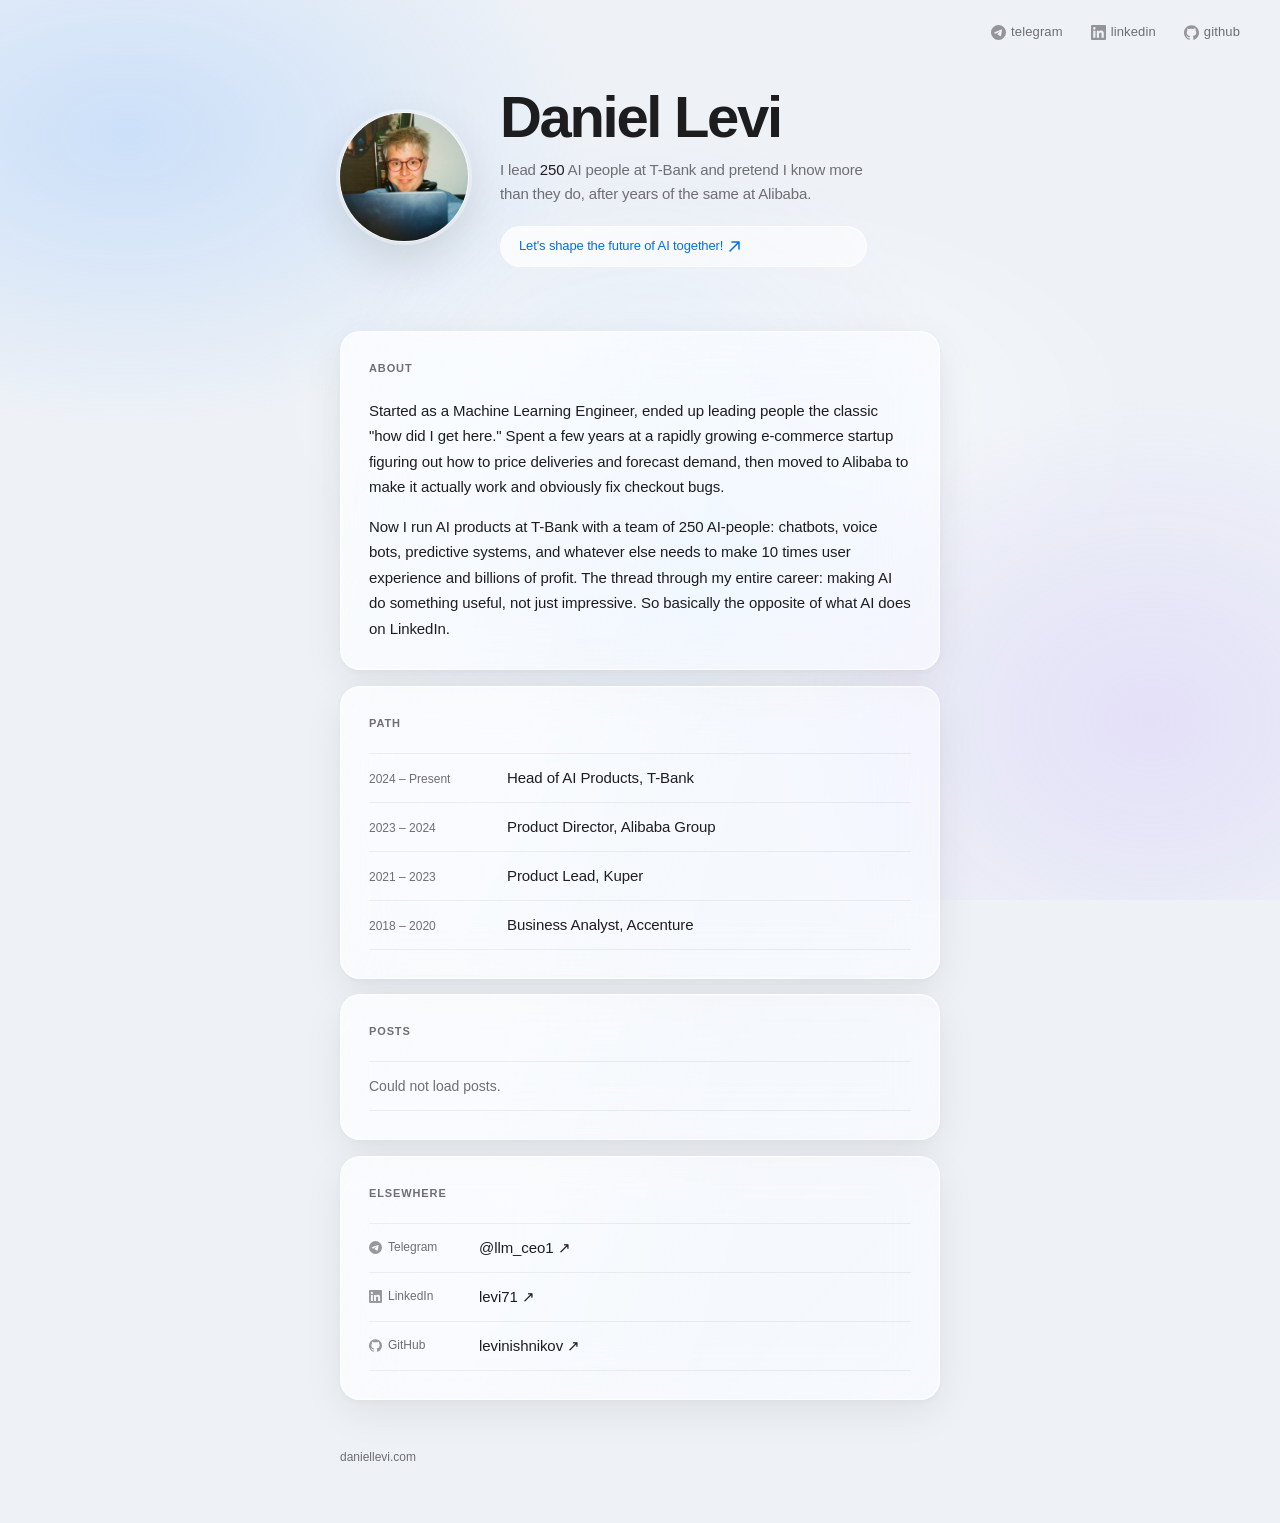
==== index.html @ 043caaa9 "Truncate long post titles, shorten month to 3 chars" ====
<!DOCTYPE html>
<html lang="en">
<head>
  <meta charset="UTF-8" />
  <meta name="viewport" content="width=device-width, initial-scale=1.0" />
  <title>Daniel Levi</title>
  <link rel="stylesheet" href="styles.css" />
</head>
<body>

  <nav class="nav">
    <ul class="nav-social">
      <li>
        <a href="https://t.me/llm_ceo1" target="_blank" rel="noopener noreferrer" data-nav title="Telegram">
          <svg width="15" height="15" viewBox="0 0 24 24" fill="currentColor"><path d="M11.944 0A12 12 0 0 0 0 12a12 12 0 0 0 12 12 12 12 0 0 0 12-12A12 12 0 0 0 12 0a12 12 0 0 0-.056 0zm4.962 7.224c.1-.002.321.023.465.14a.506.506 0 0 1 .171.325c.016.093.036.306.02.472-.18 1.898-.962 6.502-1.36 8.627-.168.9-.499 1.201-.82 1.23-.696.065-1.225-.46-1.9-.902-1.056-.693-1.653-1.124-2.678-1.8-1.185-.78-.417-1.21.258-1.91.177-.184 3.247-2.977 3.307-3.23.007-.032.014-.15-.056-.212s-.174-.041-.249-.024c-.106.024-1.793 1.14-5.061 3.345-.48.33-.913.49-1.302.48-.428-.008-1.252-.241-1.865-.44-.752-.244-1.349-.374-1.297-.789.027-.216.325-.437.893-.663 3.498-1.524 5.83-2.529 6.998-3.014 3.332-1.386 4.025-1.627 4.476-1.635z"/></svg>
          <span>telegram</span>
        </a>
      </li>
      <li>
        <a href="https://www.linkedin.com/in/levi71" target="_blank" rel="noopener noreferrer" data-nav title="LinkedIn">
          <svg width="15" height="15" viewBox="0 0 24 24" fill="currentColor"><path d="M20.447 20.452h-3.554v-5.569c0-1.328-.027-3.037-1.852-3.037-1.853 0-2.136 1.445-2.136 2.939v5.667H9.351V9h3.414v1.561h.046c.477-.9 1.637-1.85 3.37-1.85 3.601 0 4.267 2.37 4.267 5.455v6.286zM5.337 7.433a2.062 2.062 0 0 1-2.063-2.065 2.064 2.064 0 1 1 2.063 2.065zm1.782 13.019H3.555V9h3.564v11.452zM22.225 0H1.771C.792 0 0 .774 0 1.729v20.542C0 23.227.792 24 1.771 24h20.451C23.2 24 24 23.227 24 22.271V1.729C24 .774 23.2 0 22.222 0h.003z"/></svg>
          <span>linkedin</span>
        </a>
      </li>
      <li>
        <a href="https://github.com/levinishnikov" target="_blank" rel="noopener noreferrer" data-nav title="GitHub">
          <svg width="15" height="15" viewBox="0 0 24 24" fill="currentColor"><path d="M12 .297c-6.63 0-12 5.373-12 12 0 5.303 3.438 9.8 8.205 11.385.6.113.82-.258.82-.577 0-.285-.01-1.04-.015-2.04-3.338.724-4.042-1.61-4.042-1.61C4.422 18.07 3.633 17.7 3.633 17.7c-1.087-.744.084-.729.084-.729 1.205.084 1.838 1.236 1.838 1.236 1.07 1.835 2.809 1.305 3.495.998.108-.776.417-1.305.76-1.605-2.665-.3-5.466-1.332-5.466-5.93 0-1.31.465-2.38 1.235-3.22-.135-.303-.54-1.523.105-3.176 0 0 1.005-.322 3.3 1.23.96-.267 1.98-.399 3-.405 1.02.006 2.04.138 3 .405 2.28-1.552 3.285-1.23 3.285-1.23.645 1.653.24 2.873.12 3.176.765.84 1.23 1.91 1.23 3.22 0 4.61-2.805 5.625-5.475 5.92.42.36.81 1.096.81 2.22 0 1.606-.015 2.896-.015 3.286 0 .315.21.69.825.57C20.565 22.092 24 17.592 24 12.297c0-6.627-5.373-12-12-12"/></svg>
          <span>github</span>
        </a>
      </li>
    </ul>
  </nav>

  <main>

    <section class="hero">
      <div class="hero-body">
        <div class="avatar">
          <img src="2026-05-27 18.55.52.jpg" alt="Daniel Levi" />
        </div>
        <div class="hero-text">
          <h1><span class="word">Daniel Levi</span></h1>
          <p class="hero-sub">I lead <span class="counter" data-target="250">0</span> AI people at T-Bank and pretend I know more than they do, after years of the same at Alibaba.</p>
          <a class="hero-cta" href="https://t.me/llm_ceo1" target="_blank" rel="noopener noreferrer">
            <span>Let's shape the future of AI together!</span>
            <svg width="11" height="11" viewBox="0 0 11 11" fill="none"><path d="M1 10L10 1M10 1H3M10 1V8" stroke="currentColor" stroke-width="1.5" stroke-linecap="round" stroke-linejoin="round"/></svg>
          </a>
        </div>
      </div>
    </section>

    <section class="section glass reveal" id="about">
      <h2>About</h2>
      <div class="prose">
        <p>Started as a Machine Learning Engineer, ended up leading people the classic "how did I get here." Spent a few years at a rapidly growing e-commerce startup figuring out how to price deliveries and forecast demand, then moved to Alibaba to make it actually work and obviously fix checkout bugs.</p>
        <p>Now I run AI products at T-Bank with a team of 250 AI-people: chatbots, voice bots, predictive systems, and whatever else needs to make 10 times user experience and billions of profit. The thread through my entire career: making AI do something useful, not just impressive. So basically the opposite of what AI does on LinkedIn.</p>
      </div>
    </section>

    <section class="section glass reveal" id="path">
      <h2>Path</h2>
      <ol class="path-list">
        <li>
          <span class="period">2024 – Present</span>
          <span class="role">Head of AI Products, T-Bank</span>
        </li>
        <li>
          <span class="period">2023 – 2024</span>
          <span class="role">Product Director, Alibaba Group</span>
        </li>
        <li>
          <span class="period">2021 – 2023</span>
          <span class="role">Product Lead, Kuper</span>
        </li>
        <li>
          <span class="period">2018 – 2020</span>
          <span class="role">Business Analyst, Accenture</span>
        </li>
      </ol>
    </section>

    <section class="section glass reveal" id="posts">
      <h2><a href="/posts.html" class="section-link">Posts</a></h2>
      <ol class="post-list" id="post-list">
        <li class="post-list-loading">Loading…</li>
      </ol>
    </section>

    <section class="section glass reveal" id="elsewhere">
      <h2>Elsewhere</h2>
      <ul class="contact-list">
        <li>
          <span class="platform">
            <svg width="13" height="13" viewBox="0 0 24 24" fill="currentColor"><path d="M11.944 0A12 12 0 0 0 0 12a12 12 0 0 0 12 12 12 12 0 0 0 12-12A12 12 0 0 0 12 0a12 12 0 0 0-.056 0zm4.962 7.224c.1-.002.321.023.465.14a.506.506 0 0 1 .171.325c.016.093.036.306.02.472-.18 1.898-.962 6.502-1.36 8.627-.168.9-.499 1.201-.82 1.23-.696.065-1.225-.46-1.9-.902-1.056-.693-1.653-1.124-2.678-1.8-1.185-.78-.417-1.21.258-1.91.177-.184 3.247-2.977 3.307-3.23.007-.032.014-.15-.056-.212s-.174-.041-.249-.024c-.106.024-1.793 1.14-5.061 3.345-.48.33-.913.49-1.302.48-.428-.008-1.252-.241-1.865-.44-.752-.244-1.349-.374-1.297-.789.027-.216.325-.437.893-.663 3.498-1.524 5.83-2.529 6.998-3.014 3.332-1.386 4.025-1.627 4.476-1.635z"/></svg>
            Telegram
          </span>
          <a href="https://t.me/llm_ceo1" target="_blank" rel="noopener noreferrer">@llm_ceo1 ↗</a>
        </li>
        <li>
          <span class="platform">
            <svg width="13" height="13" viewBox="0 0 24 24" fill="currentColor"><path d="M20.447 20.452h-3.554v-5.569c0-1.328-.027-3.037-1.852-3.037-1.853 0-2.136 1.445-2.136 2.939v5.667H9.351V9h3.414v1.561h.046c.477-.9 1.637-1.85 3.37-1.85 3.601 0 4.267 2.37 4.267 5.455v6.286zM5.337 7.433a2.062 2.062 0 0 1-2.063-2.065 2.064 2.064 0 1 1 2.063 2.065zm1.782 13.019H3.555V9h3.564v11.452zM22.225 0H1.771C.792 0 0 .774 0 1.729v20.542C0 23.227.792 24 1.771 24h20.451C23.2 24 24 23.227 24 22.271V1.729C24 .774 23.2 0 22.222 0h.003z"/></svg>
            LinkedIn
          </span>
          <a href="https://www.linkedin.com/in/levi71" target="_blank" rel="noopener noreferrer">levi71 ↗</a>
        </li>
        <li>
          <span class="platform">
            <svg width="13" height="13" viewBox="0 0 24 24" fill="currentColor"><path d="M12 .297c-6.63 0-12 5.373-12 12 0 5.303 3.438 9.8 8.205 11.385.6.113.82-.258.82-.577 0-.285-.01-1.04-.015-2.04-3.338.724-4.042-1.61-4.042-1.61C4.422 18.07 3.633 17.7 3.633 17.7c-1.087-.744.084-.729.084-.729 1.205.084 1.838 1.236 1.838 1.236 1.07 1.835 2.809 1.305 3.495.998.108-.776.417-1.305.76-1.605-2.665-.3-5.466-1.332-5.466-5.93 0-1.31.465-2.38 1.235-3.22-.135-.303-.54-1.523.105-3.176 0 0 1.005-.322 3.3 1.23.96-.267 1.98-.399 3-.405 1.02.006 2.04.138 3 .405 2.28-1.552 3.285-1.23 3.285-1.23.645 1.653.24 2.873.12 3.176.765.84 1.23 1.91 1.23 3.22 0 4.61-2.805 5.625-5.475 5.92.42.36.81 1.096.81 2.22 0 1.606-.015 2.896-.015 3.286 0 .315.21.69.825.57C20.565 22.092 24 17.592 24 12.297c0-6.627-5.373-12-12-12"/></svg>
            GitHub
          </span>
          <a href="https://github.com/levinishnikov" target="_blank" rel="noopener noreferrer">levinishnikov ↗</a>
        </li>
      </ul>
    </section>

  </main>

  <footer class="footer">
    <span>daniellevi.com</span>
  </footer>

  <script>
    // Cursor spotlight
    const root = document.documentElement;
    document.addEventListener('mousemove', e => {
      root.style.setProperty('--mx', e.clientX + 'px');
      root.style.setProperty('--my', e.clientY + 'px');
    });

    // Scroll reveal — fires when element is 80px above bottom of viewport
    const revealObserver = new IntersectionObserver(entries => {
      // Sort by vertical position so stagger is top-to-bottom
      const visible = entries.filter(e => e.isIntersecting)
        .sort((a, b) => a.boundingClientRect.top - b.boundingClientRect.top);

      visible.forEach((entry, i) => {
        entry.target.style.transitionDelay = (i * 80) + 'ms';
        entry.target.classList.add('visible');
        // Reset delay after animation completes so tilt works cleanly
        setTimeout(() => {
          entry.target.style.transitionDelay = '0ms';
        }, 800 + i * 80);
        revealObserver.unobserve(entry.target);
      });
    }, {
      threshold: 0,
      rootMargin: '0px 0px -80px 0px'
    });

    document.querySelectorAll('.reveal').forEach(el => revealObserver.observe(el));

    // Staggered list items inside #now
    const listObserver = new IntersectionObserver(entries => {
      entries.forEach(entry => {
        if (!entry.isIntersecting) return;
        entry.target.querySelectorAll('.list-item').forEach((item, i) => {
          item.style.transitionDelay = (i * 70) + 'ms';
          item.classList.add('visible');
        });
        listObserver.unobserve(entry.target);
      });
    }, { threshold: 0, rootMargin: '0px 0px -60px 0px' });

    document.querySelectorAll('#now').forEach(el => listObserver.observe(el));

    // 3D tilt — only after section is revealed
    document.querySelectorAll('.glass').forEach(card => {
      card.addEventListener('mousemove', e => {
        if (!card.classList.contains('visible')) return;
        const r = card.getBoundingClientRect();
        const x = (e.clientX - r.left) / r.width - 0.5;
        const y = (e.clientY - r.top) / r.height - 0.5;
        card.style.transform =
          `perspective(900px) rotateX(${-y * 3}deg) rotateY(${x * 3}deg) translateZ(4px)`;
      });
      card.addEventListener('mouseleave', () => {
        card.style.transform = '';
      });
    });

    // Counter animation
    function animateCounter(el) {
      const target = +el.dataset.target;
      const duration = 1400;
      const start = performance.now();
      const tick = now => {
        const t = Math.min((now - start) / duration, 1);
        const ease = 1 - Math.pow(1 - t, 3);
        el.textContent = Math.round(ease * target).toLocaleString();
        if (t < 1) requestAnimationFrame(tick);
      };
      requestAnimationFrame(tick);
    }

    const counterObserver = new IntersectionObserver(entries => {
      entries.forEach(entry => {
        if (!entry.isIntersecting) return;
        animateCounter(entry.target);
        counterObserver.unobserve(entry.target);
      });
    }, { threshold: 0.5 });

    document.querySelectorAll('.counter').forEach(el => counterObserver.observe(el));

    // Load posts from API
    fetch('/api/posts')
      .then(r => r.json())
      .then(posts => {
        const list = document.getElementById('post-list');
        if (!posts.length) {
          list.innerHTML = '<li style="color:var(--muted);font-size:14px">No posts yet.</li>';
          return;
        }
        posts.sort((a, b) => {
          const da = a.publish_date ? new Date(a.publish_date) : new Date(a.year, 0);
          const db = b.publish_date ? new Date(b.publish_date) : new Date(b.year, 0);
          return db - da;
        });
        const preview = posts.slice(0, 7);
        list.innerHTML = preview.map(p => {
          let label;
          if (p.publish_date) {
            const [y, m] = p.publish_date.split('-').map(Number);
            label = new Date(y, m - 1).toLocaleString('en', { month: 'short', year: 'numeric' });
          } else {
            label = p.year;
          }
          return `
          <li>
            <a href="/post.html?slug=${p.slug}">${p.title}</a>
            <span class="year">${label}</span>
          </li>`;
        }).join('');
        if (posts.length > 7) {
          list.insertAdjacentHTML('afterend',
            `<a href="/posts.html" class="all-posts-link">All ${posts.length} posts →</a>`);
        }
      })
      .catch(() => {
        document.getElementById('post-list').innerHTML =
          '<li style="color:var(--muted);font-size:14px">Could not load posts.</li>';
      });
  </script>

</body>
</html>
---- styles.css ----
:root {
  --white: #ffffff;
  --text: #1d1d1f;
  --muted: #6e6e73;
  --accent: #0071e3;
  --border: rgba(255, 255, 255, 0.65);
  --font: -apple-system, BlinkMacSystemFont, "SF Pro Display", "SF Pro Text", "Helvetica Neue", Arial, sans-serif;
  --mx: 50%;
  --my: 50%;
}

*, *::before, *::after {
  box-sizing: border-box;
  margin: 0;
  padding: 0;
}

html {
  scroll-behavior: smooth;
  -webkit-font-smoothing: antialiased;
}

body {
  font-family: var(--font);
  background: #eef2f7;
  color: var(--text);
  font-size: 15px;
  line-height: 1.6;
  min-height: 100vh;
}

/* BACKGROUND */

body::before {
  content: "";
  position: fixed;
  inset: 0;
  z-index: 0;
  background:
    radial-gradient(ellipse 55% 50% at 10% 15%, rgba(100, 170, 255, 0.25) 0%, transparent 65%),
    radial-gradient(ellipse 45% 55% at 90% 80%, rgba(185, 155, 255, 0.2) 0%, transparent 65%),
    radial-gradient(ellipse 65% 45% at 55% 45%, rgba(255, 255, 255, 0.55) 0%, transparent 55%);
  pointer-events: none;
}

/* CURSOR SPOTLIGHT */

body::after {
  content: "";
  position: fixed;
  inset: 0;
  z-index: 0;
  background: radial-gradient(
    500px circle at var(--mx) var(--my),
    rgba(120, 180, 255, 0.10),
    transparent 65%
  );
  pointer-events: none;
  transition: background 0.1s;
}

body > * {
  position: relative;
  z-index: 1;
}

/* GLASS */

.glass {
  background: rgba(255, 255, 255, 0.50);
  backdrop-filter: blur(28px) saturate(180%);
  -webkit-backdrop-filter: blur(28px) saturate(180%);
  border: 1px solid rgba(255, 255, 255, 0.72);
  box-shadow:
    0 0 0 0.5px rgba(255, 255, 255, 0.45) inset,
    0 12px 40px rgba(0, 0, 0, 0.07),
    0 2px 8px rgba(0, 0, 0, 0.04);
  position: relative;
  overflow: hidden;
  transition: transform 0.25s ease, box-shadow 0.25s ease;
}

/* Specular top-left highlight */
.glass::before {
  content: "";
  position: absolute;
  inset: 0;
  border-radius: inherit;
  background: linear-gradient(
    135deg,
    rgba(255, 255, 255, 0.42) 0%,
    rgba(255, 255, 255, 0.06) 45%,
    transparent 100%
  );
  pointer-events: none;
  z-index: 0;
}

/* Hover shimmer sweep */
.glass::after {
  content: "";
  position: absolute;
  inset: 0;
  border-radius: inherit;
  background: linear-gradient(
    105deg,
    transparent 35%,
    rgba(255, 255, 255, 0.28) 50%,
    transparent 65%
  );
  background-size: 250% 100%;
  background-position: -100% 0;
  pointer-events: none;
  z-index: 0;
  transition: background-position 0.55s ease;
}

.glass:hover::after {
  background-position: 200% 0;
}

.glass:hover {
  box-shadow:
    0 0 0 0.5px rgba(255, 255, 255, 0.5) inset,
    0 20px 60px rgba(0, 0, 0, 0.10),
    0 4px 12px rgba(0, 0, 0, 0.05);
}

/* Mouse-tracking inner glow */
.glass > * {
  position: relative;
  z-index: 1;
}

/* NAV */

.nav {
  position: fixed;
  top: 0;
  right: 0;
  z-index: 100;
  padding: 22px 40px;
}

.nav-social {
  list-style: none;
  display: flex;
  gap: 28px;
}

.nav-social a {
  display: flex;
  align-items: center;
  gap: 5px;
  font-size: 13px;
  color: var(--muted);
  text-decoration: none;
  letter-spacing: 0.01em;
  transition: color 0.2s;
}

.nav-social a:hover {
  color: var(--text);
}

.nav-social svg {
  flex-shrink: 0;
  opacity: 0.7;
}

/* LAYOUT */

main {
  max-width: 640px;
  margin: 0 auto;
  padding: 0 20px;
}

/* HERO */

.hero {
  padding: 88px 0 64px;
}

.hero-body {
  display: flex;
  align-items: center;
  gap: 32px;
  animation: fadeUp 0.7s ease 0.05s both;
}

.avatar {
  width: 128px;
  height: 128px;
  border-radius: 50%;
  flex-shrink: 0;
  overflow: hidden;
  position: relative;
  box-shadow:
    0 0 0 1px rgba(255, 255, 255, 0.7),
    0 0 0 4px rgba(255, 255, 255, 0.35),
    0 16px 48px rgba(0, 0, 0, 0.12);
}

.avatar::after {
  content: "";
  position: absolute;
  inset: 0;
  border-radius: 50%;
  background: linear-gradient(135deg, rgba(255,255,255,0.22) 0%, transparent 55%);
  pointer-events: none;
  z-index: 1;
}

.avatar img {
  width: 100%;
  height: 100%;
  object-fit: cover;
  display: block;
}

.hero-text {
  display: flex;
  flex-direction: column;
  gap: 0;
}

.hero h1 {
  font-size: clamp(36px, 6.5vw, 58px);
  font-weight: 700;
  line-height: 1.0;
  letter-spacing: -0.04em;
  color: var(--text);
  margin-bottom: 12px;
  white-space: nowrap;
}

.hero h1 .word {
  display: inline-block;
  animation: fadeUp 0.7s ease 0.1s both;
}

.hero-sub {
  font-size: 15px;
  color: var(--muted);
  line-height: 1.6;
  letter-spacing: -0.01em;
  margin-bottom: 20px;
  max-width: 44ch;
  animation: fadeUp 0.7s ease 0.2s both;
}

.counter {
  color: var(--text);
  font-variant-numeric: tabular-nums;
}

.hero-cta {
  display: inline-flex;
  align-items: center;
  gap: 6px;
  padding: 9px 18px;
  border-radius: 980px;
  font-size: 13px;
  font-weight: 500;
  color: var(--accent);
  text-decoration: none;
  letter-spacing: -0.01em;
  background: rgba(255, 255, 255, 0.55);
  backdrop-filter: blur(20px) saturate(180%);
  -webkit-backdrop-filter: blur(20px) saturate(180%);
  border: 1px solid rgba(255, 255, 255, 0.75);
  position: relative;
  overflow: hidden;
  animation: fadeUp 0.6s ease 0.45s both, ctaFloat 3.5s ease-in-out 1.2s infinite;
  transition: transform 0.2s ease, box-shadow 0.2s ease;
}

/* Specular top highlight */
.hero-cta::before {
  content: "";
  position: absolute;
  inset: 0;
  border-radius: inherit;
  background: linear-gradient(135deg, rgba(255,255,255,0.5) 0%, transparent 60%);
  pointer-events: none;
  z-index: 0;
}

/* Continuous shimmer sweep */
.hero-cta::after {
  content: "";
  position: absolute;
  inset: 0;
  border-radius: inherit;
  background: linear-gradient(
    105deg,
    transparent 30%,
    rgba(255, 255, 255, 0.45) 50%,
    transparent 70%
  );
  background-size: 300% 100%;
  animation: ctaShimmer 3.5s ease-in-out 1.2s infinite;
  pointer-events: none;
  z-index: 0;
}

.hero-cta span,
.hero-cta svg {
  position: relative;
  z-index: 1;
}

.hero-cta:hover {
  animation-play-state: paused;
  transform: translateY(-2px);
  box-shadow:
    0 0 0 0.5px rgba(255, 255, 255, 0.5) inset,
    0 8px 28px rgba(0, 103, 255, 0.22);
}

.hero-cta svg {
  transition: transform 0.2s ease;
}

.hero-cta:hover svg {
  transform: translate(1px, -1px);
}

@keyframes ctaFloat {
  0%, 100% {
    transform: translateY(0px);
    box-shadow:
      0 0 0 0.5px rgba(255,255,255,0.4) inset,
      0 4px 16px rgba(0, 103, 255, 0.10);
  }
  50% {
    transform: translateY(-4px);
    box-shadow:
      0 0 0 0.5px rgba(255,255,255,0.4) inset,
      0 10px 28px rgba(0, 103, 255, 0.20);
  }
}

@keyframes ctaShimmer {
  0%   { background-position: 150% 0; opacity: 0; }
  15%  { opacity: 1; }
  50%  { background-position: -50% 0; }
  85%  { opacity: 1; }
  100% { background-position: -50% 0; opacity: 0; }
}

/* SCROLL REVEAL */

.reveal {
  opacity: 0;
  transform: translateY(48px) scale(0.97);
  filter: blur(6px);
  transition:
    opacity 0.75s cubic-bezier(0.22, 1, 0.36, 1),
    transform 0.75s cubic-bezier(0.22, 1, 0.36, 1),
    filter 0.75s cubic-bezier(0.22, 1, 0.36, 1);
  will-change: opacity, transform, filter;
}

.reveal.visible {
  opacity: 1;
  transform: translateY(0) scale(1);
  filter: blur(0px);
}

/* SECTIONS */

.section {
  margin-bottom: 16px;
  border-radius: 20px;
  padding: 28px 28px;
}

.section h2 {
  font-size: 11px;
  font-weight: 600;
  letter-spacing: 0.08em;
  text-transform: uppercase;
  color: var(--muted);
  margin-bottom: 20px;
}

/* ABOUT */

.prose p {
  font-size: 15px;
  color: var(--text);
  line-height: 1.7;
  letter-spacing: -0.005em;
}

.prose p + p {
  margin-top: 14px;
}

/* NOW */

.list {
  list-style: none;
  display: grid;
  gap: 10px;
}

.list-item {
  font-size: 15px;
  color: var(--text);
  padding-left: 16px;
  position: relative;
  letter-spacing: -0.005em;
  opacity: 0;
  transform: translateX(-10px);
  transition: opacity 0.4s ease, transform 0.4s ease;
}

.list-item.visible {
  opacity: 1;
  transform: translateX(0);
}

.list-item::before {
  content: "–";
  position: absolute;
  left: 0;
  color: var(--muted);
}

.list-item a {
  color: var(--accent);
  text-decoration: none;
  transition: opacity 0.15s;
}

.list-item a:hover {
  opacity: 0.75;
}

/* POSTS */

.post-list {
  list-style: none;
  display: grid;
  gap: 0;
}

.post-list li {
  display: flex;
  align-items: baseline;
  justify-content: space-between;
  padding: 13px 0;
  border-bottom: 1px solid rgba(0, 0, 0, 0.06);
  gap: 12px;
  transition: background 0.2s;
}

.post-list li:first-child {
  border-top: 1px solid rgba(0, 0, 0, 0.06);
}

.post-list-loading {
  font-size: 13px;
  color: var(--muted);
  border-bottom: none !important;
  border-top: none !important;
  padding: 8px 0 !important;
}

.section-link {
  color: inherit;
  text-decoration: none;
  transition: color 0.15s;
}

.section-link:hover {
  color: var(--accent);
}

.all-posts-link {
  display: inline-block;
  margin-top: 16px;
  font-size: 13px;
  color: var(--muted);
  text-decoration: none;
  letter-spacing: 0.01em;
  transition: color 0.15s;
}

.all-posts-link:hover {
  color: var(--accent);
}

.post-list a {
  font-size: 15px;
  color: var(--text);
  text-decoration: none;
  letter-spacing: -0.005em;
  transition: color 0.15s, transform 0.2s ease;
  overflow: hidden;
  text-overflow: ellipsis;
  white-space: nowrap;
  min-width: 0;
  flex: 1;
}

.post-list li:hover a {
  color: var(--accent);
  transform: translateX(4px);
}

.year {
  font-size: 13px;
  color: var(--muted);
  white-space: nowrap;
  flex-shrink: 0;
}

/* PATH */

.path-list {
  list-style: none;
  display: grid;
  gap: 0;
}

.path-list li {
  display: flex;
  align-items: baseline;
  gap: 20px;
  padding: 12px 0;
  border-bottom: 1px solid rgba(0, 0, 0, 0.06);
  transition: padding-left 0.2s ease;
}

.path-list li:first-child {
  border-top: 1px solid rgba(0, 0, 0, 0.06);
}

.path-list li:hover {
  padding-left: 6px;
}

.period {
  font-size: 12px;
  color: var(--muted);
  white-space: nowrap;
  min-width: 118px;
  flex-shrink: 0;
}

.role {
  font-size: 15px;
  color: var(--text);
  letter-spacing: -0.005em;
}

/* ELSEWHERE */

.contact-list {
  list-style: none;
  display: grid;
  gap: 0;
}

.contact-list li {
  display: flex;
  align-items: center;
  gap: 20px;
  padding: 12px 0;
  border-bottom: 1px solid rgba(0, 0, 0, 0.06);
}

.contact-list li:first-child {
  border-top: 1px solid rgba(0, 0, 0, 0.06);
}

.platform {
  display: inline-flex;
  align-items: center;
  gap: 6px;
  font-size: 12px;
  color: var(--muted);
  min-width: 90px;
  flex-shrink: 0;
}

.platform svg {
  flex-shrink: 0;
  opacity: 0.7;
}

.contact-list a {
  font-size: 15px;
  color: var(--text);
  text-decoration: none;
  letter-spacing: -0.005em;
  transition: color 0.15s, transform 0.2s ease;
  display: inline-block;
}

.contact-list li:hover a {
  color: var(--accent);
  transform: translateX(4px);
}

/* FOOTER */

.footer {
  max-width: 640px;
  margin: 0 auto;
  padding: 32px 20px 56px;
  font-size: 12px;
  color: var(--muted);
  animation: fadeUp 0.5s ease 0.6s both;
}

/* KEYFRAMES */

@keyframes fadeUp {
  from {
    opacity: 0;
    transform: translateY(18px);
  }
  to {
    opacity: 1;
    transform: translateY(0);
  }
}

/* MOBILE */

@media (max-width: 600px) {
  .nav {
    padding: 16px 20px;
  }

  .nav-social {
    gap: 16px;
  }

  .hero {
    padding: 72px 0 48px;
  }

  .hero-body {
    flex-direction: column;
    align-items: flex-start;
    gap: 20px;
  }

  .hero h1 {
    white-space: normal;
    font-size: 36px;
  }

  .section {
    padding: 22px 20px;
    border-radius: 16px;
  }

  .path-list li,
  .contact-list li {
    flex-direction: column;
    gap: 2px;
  }

  .period, .platform {
    min-width: unset;
  }

  .post-list li {
    flex-direction: column;
    gap: 2px;
  }

  .glass {
    backdrop-filter: blur(20px) saturate(160%);
    -webkit-backdrop-filter: blur(20px) saturate(160%);
  }
}

@media (prefers-reduced-motion: reduce) {
  *, *::before, *::after {
    animation-duration: 0.01ms !important;
    transition-duration: 0.01ms !important;
  }
}

/* POST PAGES */

.nav-back {
  display: inline-flex;
  align-items: center;
  gap: 6px;
  font-size: 14px;
  font-weight: 500;
  color: var(--muted);
  text-decoration: none;
  transition: color 0.2s;
}

.nav-back:hover {
  color: var(--text);
}

.nav-back svg {
  transition: transform 0.2s ease;
}

.nav-back:hover svg {
  transform: translateX(-2px);
}

.post-main {
  max-width: 640px;
  margin: 0 auto;
  padding: 0 20px;
}

.post {
  padding-bottom: 64px;
}

.post-header {
  padding: 64px 0 40px;
  animation: fadeUp 0.7s ease 0.05s both;
}

.post-date {
  display: block;
  font-size: 12px;
  font-weight: 500;
  color: var(--muted);
  letter-spacing: 0.06em;
  text-transform: uppercase;
  margin-bottom: 16px;
}

.post-title {
  font-size: clamp(28px, 5vw, 44px);
  font-weight: 700;
  line-height: 1.1;
  letter-spacing: -0.03em;
  color: var(--text);
  margin: 0;
}

.post-body {
  border-radius: 20px;
  padding: 32px 32px;
  animation: fadeUp 0.7s ease 0.15s both;
}

.post-body p {
  font-size: 16px;
  color: var(--text);
  line-height: 1.75;
  letter-spacing: -0.005em;
  margin: 0 0 16px;
}

.post-body p:last-child { margin-bottom: 0; }

.post-body h2 {
  font-size: 20px;
  font-weight: 700;
  letter-spacing: -0.03em;
  color: var(--text);
  margin: 36px 0 12px;
}

.post-body h3 {
  font-size: 16px;
  font-weight: 600;
  letter-spacing: -0.01em;
  color: var(--text);
  margin: 28px 0 8px;
}

.post-body ul,
.post-body ol {
  padding-left: 22px;
  margin: 0 0 16px;
  display: grid;
  gap: 6px;
}

.post-body li {
  font-size: 16px;
  color: var(--text);
  line-height: 1.7;
}

.post-body strong { font-weight: 600; }
.post-body em { font-style: italic; }
.post-body s { opacity: 0.5; }
.post-body u { text-decoration: underline; text-underline-offset: 3px; }

.post-body a {
  color: var(--accent);
  text-decoration: none;
  border-bottom: 1px solid rgba(0, 113, 227, 0.25);
  transition: border-color 0.15s;
}
.post-body a:hover { border-color: var(--accent); }

.post-body code {
  font-family: "SF Mono", ui-monospace, monospace;
  font-size: 13px;
  background: rgba(0, 0, 0, 0.06);
  padding: 2px 6px;
  border-radius: 5px;
  color: var(--text);
}

.post-body pre {
  background: rgba(0, 0, 0, 0.04);
  border: 1px solid rgba(0, 0, 0, 0.07);
  border-radius: 12px;
  padding: 18px 20px;
  overflow-x: auto;
  margin: 0 0 18px;
}

.post-body pre code {
  background: none;
  padding: 0;
  font-size: 13px;
  line-height: 1.7;
  border-radius: 0;
}

.post-body blockquote {
  border-left: 3px solid var(--accent);
  margin: 0 0 18px;
  padding: 4px 0 4px 18px;
  color: var(--muted);
  font-style: italic;
}

.post-body .callout {
  display: flex;
  gap: 12px;
  align-items: flex-start;
  background: rgba(0, 0, 0, 0.03);
  border: 1px solid rgba(0, 0, 0, 0.07);
  border-radius: 12px;
  padding: 14px 16px;
  margin: 0 0 18px;
}

.post-body .callout-icon {
  font-size: 18px;
  line-height: 1.5;
  flex-shrink: 0;
}

.post-body details {
  border: 1px solid rgba(0, 0, 0, 0.07);
  border-radius: 10px;
  padding: 12px 16px;
  margin: 0 0 12px;
}

.post-body details summary {
  font-weight: 500;
  cursor: pointer;
  user-select: none;
  list-style: none;
  display: flex;
  align-items: center;
  gap: 8px;
}

.post-body details summary::before {
  content: "▶";
  font-size: 10px;
  color: var(--muted);
  transition: transform 0.2s;
}

.post-body details[open] summary::before {
  transform: rotate(90deg);
}

.post-body details > *:not(summary) {
  margin-top: 12px;
}

.post-body hr {
  border: none;
  border-top: 1px solid rgba(0, 0, 0, 0.08);
  margin: 28px 0;
}

.post-body figure {
  margin: 0 0 20px;
}

.post-body figure img {
  max-width: 100%;
  border-radius: 10px;
  display: block;
}

.post-body figcaption {
  font-size: 13px;
  color: var(--muted);
  margin-top: 8px;
  text-align: center;
}

.post-body table {
  width: 100%;
  border-collapse: collapse;
  font-size: 15px;
  margin: 0 0 20px;
}

.post-body th,
.post-body td {
  text-align: left;
  padding: 9px 14px;
  border-bottom: 1px solid rgba(0, 0, 0, 0.07);
}

.post-body th {
  font-weight: 600;
  background: rgba(0, 0, 0, 0.03);
}

.post-body .columns {
  display: grid;
  grid-template-columns: repeat(auto-fit, minmax(200px, 1fr));
  gap: 24px;
  margin: 0 0 18px;
}

.post-body .todo {
  display: flex;
  align-items: baseline;
  gap: 8px;
  margin: 0 0 8px;
}

.post-body .todo input[type="checkbox"] {
  margin: 0;
  flex-shrink: 0;
  accent-color: var(--accent);
}

@media (max-width: 600px) {
  .post-header {
    padding: 48px 0 28px;
  }

  .post-body {
    padding: 22px 20px;
    border-radius: 16px;
  }
}
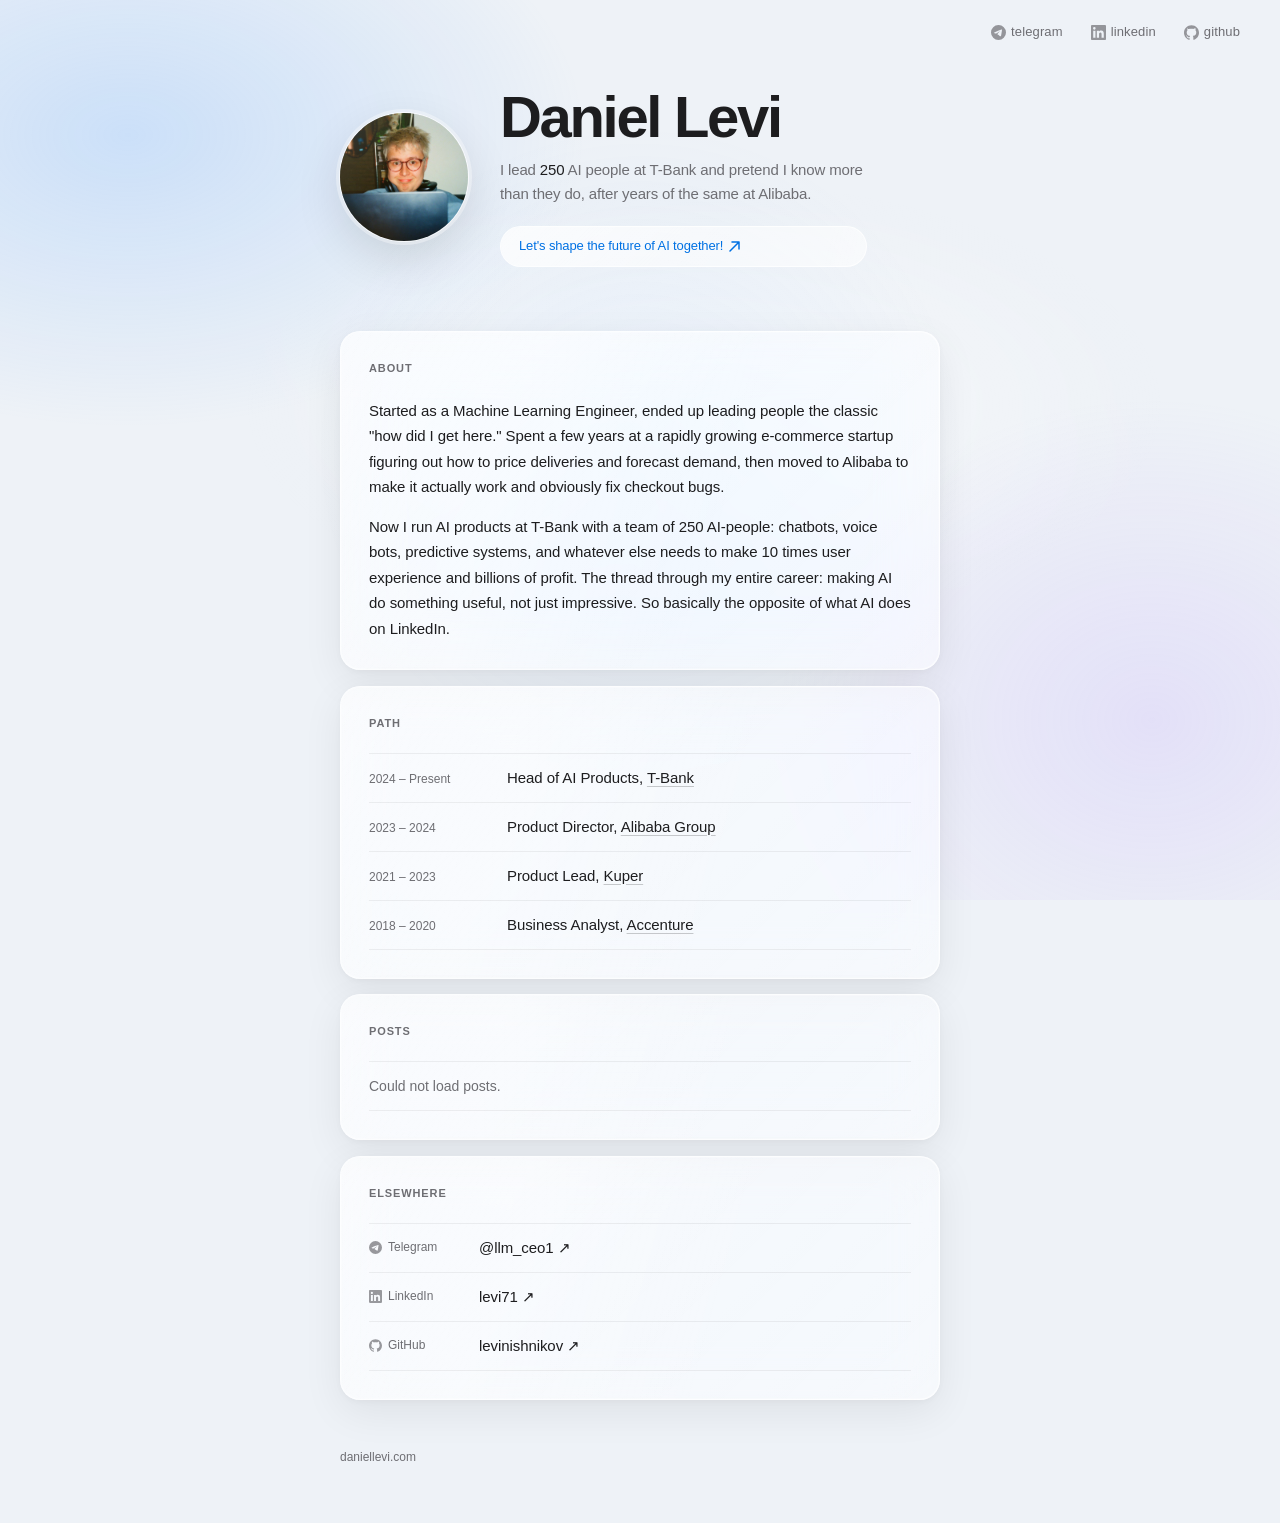
==== commit da3d9f0a: "Add Wikipedia links to companies in Path section" ====
--- a/index.html
+++ b/index.html
@@ -62,19 +62,19 @@
       <ol class="path-list">
         <li>
           <span class="period">2024 – Present</span>
-          <span class="role">Head of AI Products, T-Bank</span>
+          <span class="role">Head of AI Products, <a href="https://en.wikipedia.org/wiki/T-Bank" target="_blank" rel="noopener noreferrer" class="role-link">T-Bank</a></span>
         </li>
         <li>
           <span class="period">2023 – 2024</span>
-          <span class="role">Product Director, Alibaba Group</span>
+          <span class="role">Product Director, <a href="https://en.wikipedia.org/wiki/Alibaba_Group" target="_blank" rel="noopener noreferrer" class="role-link">Alibaba Group</a></span>
         </li>
         <li>
           <span class="period">2021 – 2023</span>
-          <span class="role">Product Lead, Kuper</span>
+          <span class="role">Product Lead, <a href="https://ru.wikipedia.org/wiki/%D0%9A%D1%83%D0%BF%D0%B5%D1%80_(%D0%BE%D0%BD%D0%BB%D0%B0%D0%B9%D0%BD-%D1%80%D0%B8%D1%82%D0%B5%D0%B9%D0%BB%D0%B5%D1%80)" target="_blank" rel="noopener noreferrer" class="role-link">Kuper</a></span>
         </li>
         <li>
           <span class="period">2018 – 2020</span>
-          <span class="role">Business Analyst, Accenture</span>
+          <span class="role">Business Analyst, <a href="https://en.wikipedia.org/wiki/Accenture" target="_blank" rel="noopener noreferrer" class="role-link">Accenture</a></span>
         </li>
       </ol>
     </section>
--- a/styles.css
+++ b/styles.css
@@ -558,6 +558,19 @@
   letter-spacing: -0.005em;
 }
 
+.role-link {
+  color: inherit;
+  text-decoration: underline;
+  text-decoration-color: rgba(0, 0, 0, 0.2);
+  text-underline-offset: 3px;
+  transition: color 0.15s, text-decoration-color 0.15s;
+}
+
+.role-link:hover {
+  color: var(--accent);
+  text-decoration-color: var(--accent);
+}
+
 /* ELSEWHERE */
 
 .contact-list {
@@ -723,6 +736,26 @@
 
 .post {
   padding-bottom: 64px;
+}
+
+.posts-page-header {
+  display: flex;
+  align-items: baseline;
+  gap: 10px;
+  padding: 64px 0 24px;
+}
+
+.posts-page-title {
+  font-size: 28px;
+  font-weight: 700;
+  letter-spacing: -0.03em;
+  color: var(--text);
+}
+
+.posts-page-count {
+  font-size: 13px;
+  color: var(--muted);
+  font-weight: 400;
 }
 
 .post-header {
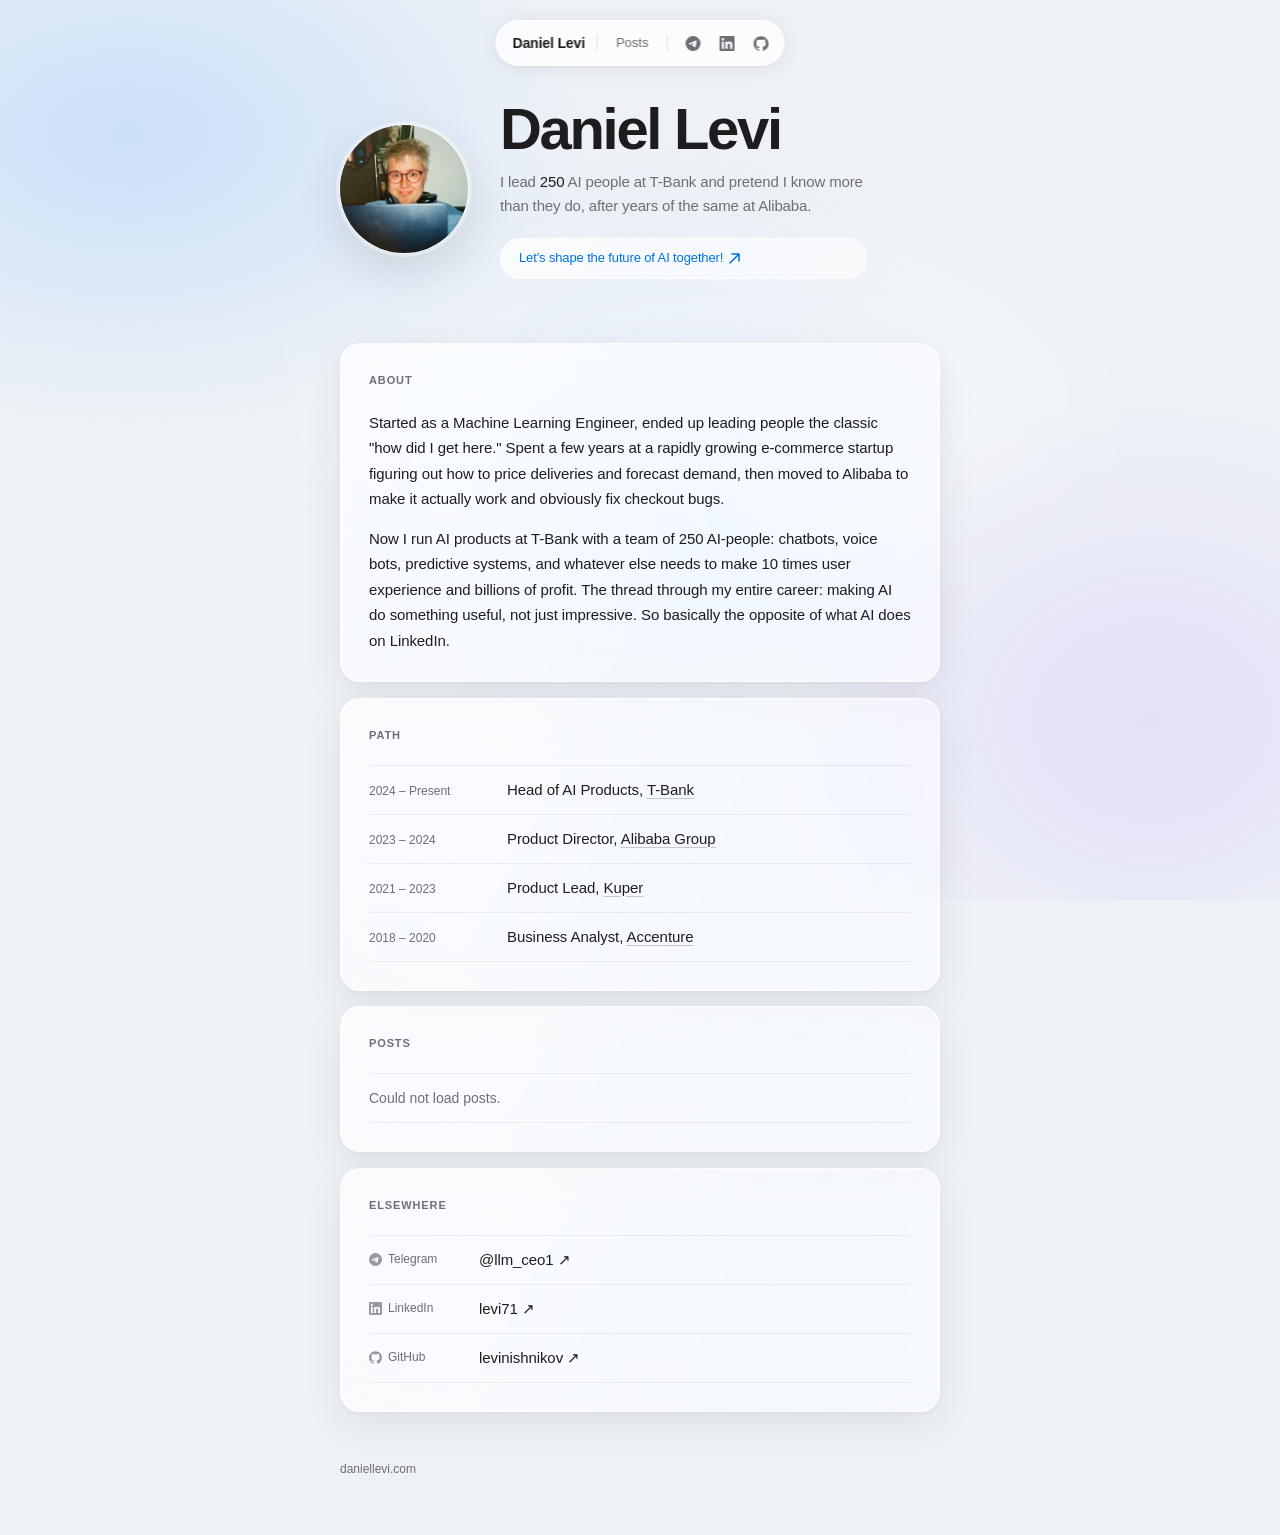
==== commit bef89b99: "Unified floating pill navbar across all pages" ====
--- a/index.html
+++ b/index.html
@@ -9,26 +9,21 @@
 <body>
 
   <nav class="nav">
-    <ul class="nav-social">
-      <li>
-        <a href="https://t.me/llm_ceo1" target="_blank" rel="noopener noreferrer" data-nav title="Telegram">
-          <svg width="15" height="15" viewBox="0 0 24 24" fill="currentColor"><path d="M11.944 0A12 12 0 0 0 0 12a12 12 0 0 0 12 12 12 12 0 0 0 12-12A12 12 0 0 0 12 0a12 12 0 0 0-.056 0zm4.962 7.224c.1-.002.321.023.465.14a.506.506 0 0 1 .171.325c.016.093.036.306.02.472-.18 1.898-.962 6.502-1.36 8.627-.168.9-.499 1.201-.82 1.23-.696.065-1.225-.46-1.9-.902-1.056-.693-1.653-1.124-2.678-1.8-1.185-.78-.417-1.21.258-1.91.177-.184 3.247-2.977 3.307-3.23.007-.032.014-.15-.056-.212s-.174-.041-.249-.024c-.106.024-1.793 1.14-5.061 3.345-.48.33-.913.49-1.302.48-.428-.008-1.252-.241-1.865-.44-.752-.244-1.349-.374-1.297-.789.027-.216.325-.437.893-.663 3.498-1.524 5.83-2.529 6.998-3.014 3.332-1.386 4.025-1.627 4.476-1.635z"/></svg>
-          <span>telegram</span>
-        </a>
-      </li>
-      <li>
-        <a href="https://www.linkedin.com/in/levi71" target="_blank" rel="noopener noreferrer" data-nav title="LinkedIn">
-          <svg width="15" height="15" viewBox="0 0 24 24" fill="currentColor"><path d="M20.447 20.452h-3.554v-5.569c0-1.328-.027-3.037-1.852-3.037-1.853 0-2.136 1.445-2.136 2.939v5.667H9.351V9h3.414v1.561h.046c.477-.9 1.637-1.85 3.37-1.85 3.601 0 4.267 2.37 4.267 5.455v6.286zM5.337 7.433a2.062 2.062 0 0 1-2.063-2.065 2.064 2.064 0 1 1 2.063 2.065zm1.782 13.019H3.555V9h3.564v11.452zM22.225 0H1.771C.792 0 0 .774 0 1.729v20.542C0 23.227.792 24 1.771 24h20.451C23.2 24 24 23.227 24 22.271V1.729C24 .774 23.2 0 22.222 0h.003z"/></svg>
-          <span>linkedin</span>
-        </a>
-      </li>
-      <li>
-        <a href="https://github.com/levinishnikov" target="_blank" rel="noopener noreferrer" data-nav title="GitHub">
-          <svg width="15" height="15" viewBox="0 0 24 24" fill="currentColor"><path d="M12 .297c-6.63 0-12 5.373-12 12 0 5.303 3.438 9.8 8.205 11.385.6.113.82-.258.82-.577 0-.285-.01-1.04-.015-2.04-3.338.724-4.042-1.61-4.042-1.61C4.422 18.07 3.633 17.7 3.633 17.7c-1.087-.744.084-.729.084-.729 1.205.084 1.838 1.236 1.838 1.236 1.07 1.835 2.809 1.305 3.495.998.108-.776.417-1.305.76-1.605-2.665-.3-5.466-1.332-5.466-5.93 0-1.31.465-2.38 1.235-3.22-.135-.303-.54-1.523.105-3.176 0 0 1.005-.322 3.3 1.23.96-.267 1.98-.399 3-.405 1.02.006 2.04.138 3 .405 2.28-1.552 3.285-1.23 3.285-1.23.645 1.653.24 2.873.12 3.176.765.84 1.23 1.91 1.23 3.22 0 4.61-2.805 5.625-5.475 5.92.42.36.81 1.096.81 2.22 0 1.606-.015 2.896-.015 3.286 0 .315.21.69.825.57C20.565 22.092 24 17.592 24 12.297c0-6.627-5.373-12-12-12"/></svg>
-          <span>github</span>
-        </a>
-      </li>
-    </ul>
+    <a href="/" class="nav-brand">Daniel Levi</a>
+    <span class="nav-sep"></span>
+    <a href="/posts.html" class="nav-link">Posts</a>
+    <span class="nav-sep"></span>
+    <div class="nav-icons">
+      <a href="https://t.me/llm_ceo1" target="_blank" rel="noopener noreferrer" title="Telegram">
+        <svg width="15" height="15" viewBox="0 0 24 24" fill="currentColor"><path d="M11.944 0A12 12 0 0 0 0 12a12 12 0 0 0 12 12 12 12 0 0 0 12-12A12 12 0 0 0 12 0a12 12 0 0 0-.056 0zm4.962 7.224c.1-.002.321.023.465.14a.506.506 0 0 1 .171.325c.016.093.036.306.02.472-.18 1.898-.962 6.502-1.36 8.627-.168.9-.499 1.201-.82 1.23-.696.065-1.225-.46-1.9-.902-1.056-.693-1.653-1.124-2.678-1.8-1.185-.78-.417-1.21.258-1.91.177-.184 3.247-2.977 3.307-3.23.007-.032.014-.15-.056-.212s-.174-.041-.249-.024c-.106.024-1.793 1.14-5.061 3.345-.48.33-.913.49-1.302.48-.428-.008-1.252-.241-1.865-.44-.752-.244-1.349-.374-1.297-.789.027-.216.325-.437.893-.663 3.498-1.524 5.83-2.529 6.998-3.014 3.332-1.386 4.025-1.627 4.476-1.635z"/></svg>
+      </a>
+      <a href="https://www.linkedin.com/in/levi71" target="_blank" rel="noopener noreferrer" title="LinkedIn">
+        <svg width="15" height="15" viewBox="0 0 24 24" fill="currentColor"><path d="M20.447 20.452h-3.554v-5.569c0-1.328-.027-3.037-1.852-3.037-1.853 0-2.136 1.445-2.136 2.939v5.667H9.351V9h3.414v1.561h.046c.477-.9 1.637-1.85 3.37-1.85 3.601 0 4.267 2.37 4.267 5.455v6.286zM5.337 7.433a2.062 2.062 0 0 1-2.063-2.065 2.064 2.064 0 1 1 2.063 2.065zm1.782 13.019H3.555V9h3.564v11.452zM22.225 0H1.771C.792 0 0 .774 0 1.729v20.542C0 23.227.792 24 1.771 24h20.451C23.2 24 24 23.227 24 22.271V1.729C24 .774 23.2 0 22.222 0h.003z"/></svg>
+      </a>
+      <a href="https://github.com/levinishnikov" target="_blank" rel="noopener noreferrer" title="GitHub">
+        <svg width="15" height="15" viewBox="0 0 24 24" fill="currentColor"><path d="M12 .297c-6.63 0-12 5.373-12 12 0 5.303 3.438 9.8 8.205 11.385.6.113.82-.258.82-.577 0-.285-.01-1.04-.015-2.04-3.338.724-4.042-1.61-4.042-1.61C4.422 18.07 3.633 17.7 3.633 17.7c-1.087-.744.084-.729.084-.729 1.205.084 1.838 1.236 1.838 1.236 1.07 1.835 2.809 1.305 3.495.998.108-.776.417-1.305.76-1.605-2.665-.3-5.466-1.332-5.466-5.93 0-1.31.465-2.38 1.235-3.22-.135-.303-.54-1.523.105-3.176 0 0 1.005-.322 3.3 1.23.96-.267 1.98-.399 3-.405 1.02.006 2.04.138 3 .405 2.28-1.552 3.285-1.23 3.285-1.23.645 1.653.24 2.873.12 3.176.765.84 1.23 1.91 1.23 3.22 0 4.61-2.805 5.625-5.475 5.92.42.36.81 1.096.81 2.22 0 1.606-.015 2.896-.015 3.286 0 .315.21.69.825.57C20.565 22.092 24 17.592 24 12.297c0-6.627-5.373-12-12-12"/></svg>
+      </a>
+    </div>
   </nav>
 
   <main>
--- a/styles.css
+++ b/styles.css
@@ -136,36 +136,88 @@
 
 .nav {
   position: fixed;
-  top: 0;
-  right: 0;
+  top: 20px;
+  left: 50%;
+  transform: translateX(-50%);
   z-index: 100;
-  padding: 22px 40px;
-}
-
-.nav-social {
-  list-style: none;
-  display: flex;
-  gap: 28px;
-}
-
-.nav-social a {
   display: flex;
   align-items: center;
-  gap: 5px;
+  gap: 2px;
+  padding: 6px 6px 6px 16px;
+  background: rgba(255, 255, 255, 0.75);
+  backdrop-filter: blur(24px) saturate(180%);
+  -webkit-backdrop-filter: blur(24px) saturate(180%);
+  border: 1px solid rgba(255, 255, 255, 0.85);
+  border-radius: 50px;
+  box-shadow: 0 2px 20px rgba(0, 0, 0, 0.08), 0 1px 3px rgba(0, 0, 0, 0.05);
+  white-space: nowrap;
+}
+
+.nav-brand {
+  font-size: 14px;
+  font-weight: 600;
+  color: var(--text);
+  text-decoration: none;
+  letter-spacing: -0.01em;
+  margin-right: 4px;
+  transition: opacity 0.15s;
+}
+
+.nav-brand:hover {
+  opacity: 0.7;
+}
+
+.nav-sep {
+  width: 1px;
+  height: 16px;
+  background: rgba(0, 0, 0, 0.1);
+  margin: 0 6px;
+  flex-shrink: 0;
+}
+
+.nav-link {
   font-size: 13px;
+  font-weight: 400;
   color: var(--muted);
   text-decoration: none;
-  letter-spacing: 0.01em;
-  transition: color 0.2s;
-}
-
-.nav-social a:hover {
-  color: var(--text);
-}
-
-.nav-social svg {
+  padding: 5px 10px;
+  border-radius: 20px;
+  transition: color 0.15s, background 0.15s;
+}
+
+.nav-link:hover {
+  color: var(--text);
+  background: rgba(0, 0, 0, 0.05);
+}
+
+.nav-link.active {
+  color: var(--text);
+  font-weight: 500;
+}
+
+.nav-icons {
+  display: flex;
+  align-items: center;
+  gap: 2px;
+  margin-left: 2px;
+}
+
+.nav-icons a {
+  display: flex;
+  align-items: center;
+  justify-content: center;
+  width: 32px;
+  height: 32px;
+  color: var(--muted);
+  border-radius: 50%;
+  text-decoration: none;
+  transition: color 0.15s, background 0.15s;
   flex-shrink: 0;
-  opacity: 0.7;
+}
+
+.nav-icons a:hover {
+  color: var(--text);
+  background: rgba(0, 0, 0, 0.05);
 }
 
 /* LAYOUT */
@@ -179,7 +231,7 @@
 /* HERO */
 
 .hero {
-  padding: 88px 0 64px;
+  padding: 100px 0 64px;
 }
 
 .hero-body {
@@ -705,28 +757,6 @@
 
 /* POST PAGES */
 
-.nav-back {
-  display: inline-flex;
-  align-items: center;
-  gap: 6px;
-  font-size: 14px;
-  font-weight: 500;
-  color: var(--muted);
-  text-decoration: none;
-  transition: color 0.2s;
-}
-
-.nav-back:hover {
-  color: var(--text);
-}
-
-.nav-back svg {
-  transition: transform 0.2s ease;
-}
-
-.nav-back:hover svg {
-  transform: translateX(-2px);
-}
 
 .post-main {
   max-width: 640px;
@@ -739,10 +769,14 @@
 }
 
 .posts-page-header {
-  display: flex;
-  align-items: baseline;
-  gap: 10px;
   padding: 64px 0 24px;
+}
+
+.posts-page-top {
+  display: flex;
+  align-items: center;
+  gap: 12px;
+  margin-bottom: 8px;
 }
 
 .posts-page-title {
@@ -753,9 +787,38 @@
 }
 
 .posts-page-count {
-  font-size: 13px;
-  color: var(--muted);
-  font-weight: 400;
+  font-size: 12px;
+  font-weight: 500;
+  color: var(--muted);
+  background: rgba(0, 0, 0, 0.06);
+  border-radius: 20px;
+  padding: 3px 10px;
+  letter-spacing: 0.01em;
+}
+
+.posts-page-subtitle {
+  font-size: 15px;
+  color: var(--muted);
+  letter-spacing: -0.01em;
+}
+
+.posts-page-list li {
+  display: grid;
+  grid-template-columns: 90px 1fr;
+  align-items: baseline;
+  gap: 16px;
+}
+
+.posts-page-list li .year {
+  min-width: 0;
+  text-align: left;
+}
+
+.posts-page-list a {
+  white-space: normal;
+  overflow: visible;
+  text-overflow: unset;
+  line-height: 1.4;
 }
 
 .post-header {
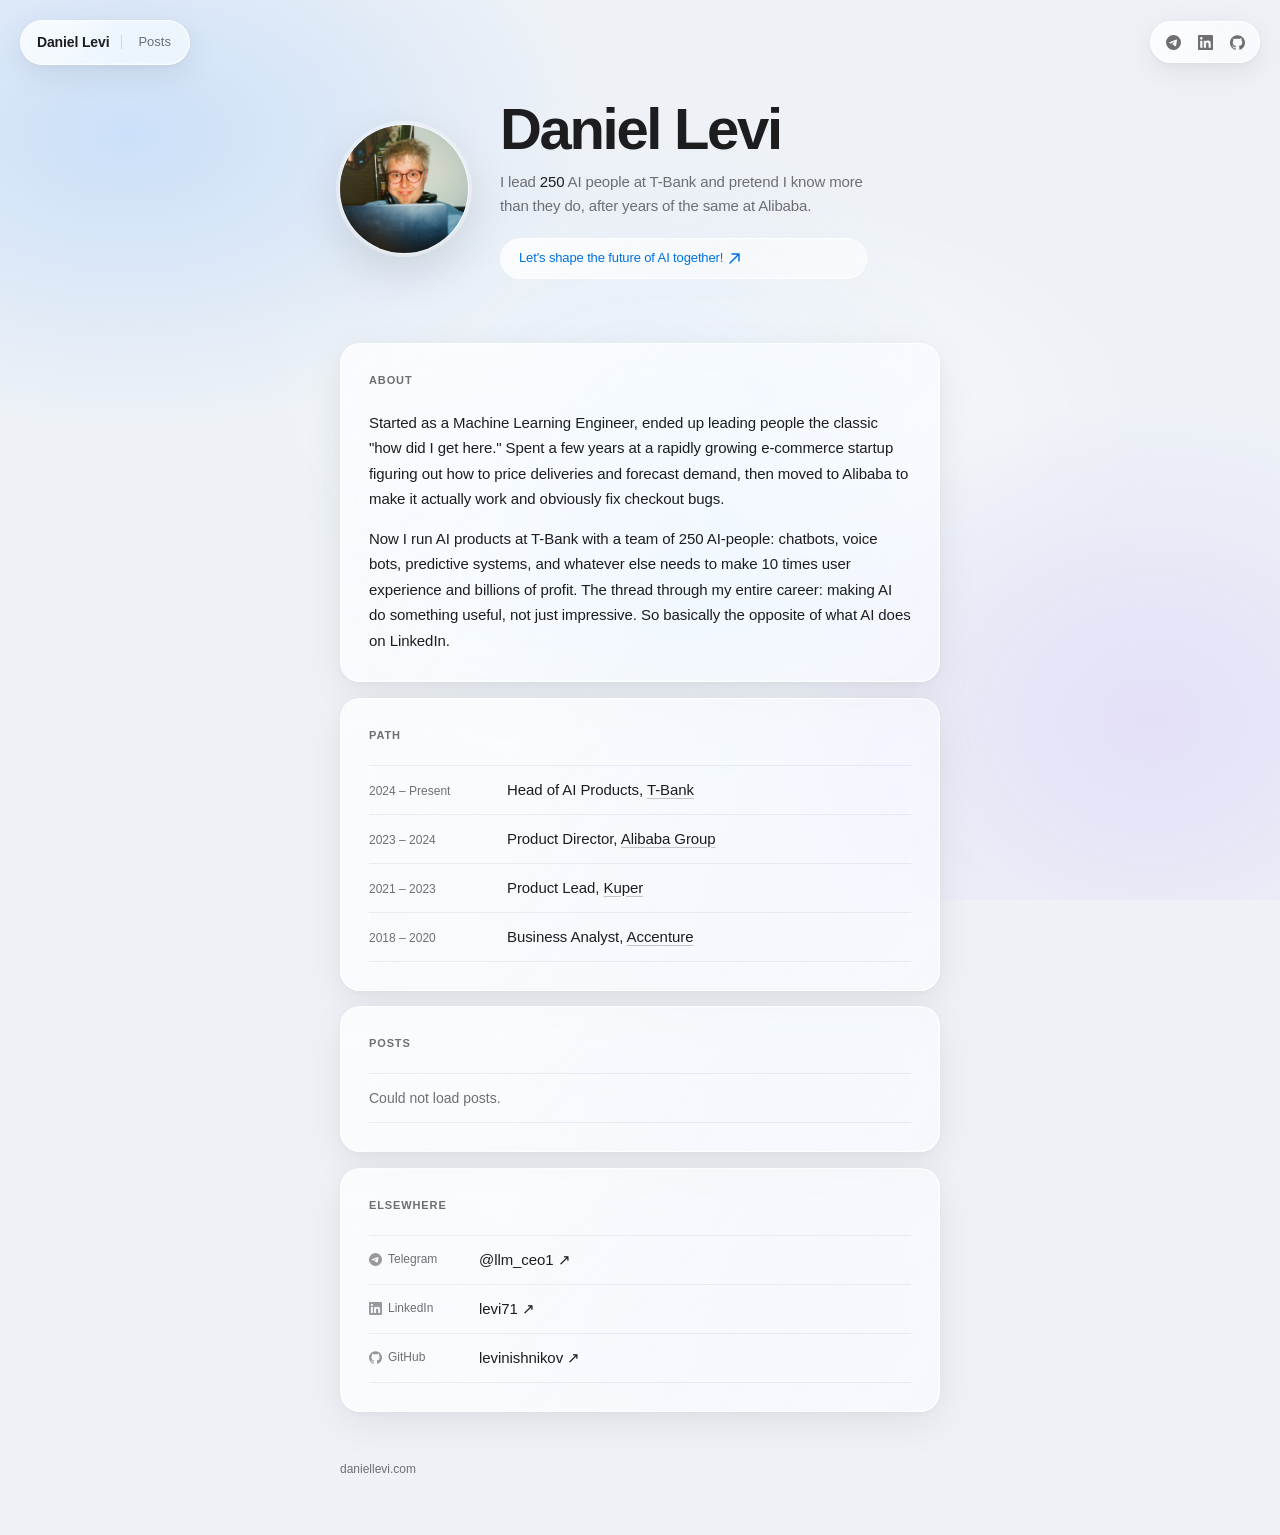
==== commit ae3c04f1: "Split navbar into two liquid glass pills, left and right" ====
--- a/index.html
+++ b/index.html
@@ -9,20 +9,23 @@
 <body>
 
   <nav class="nav">
-    <a href="/" class="nav-brand">Daniel Levi</a>
-    <span class="nav-sep"></span>
-    <a href="/posts.html" class="nav-link">Posts</a>
-    <span class="nav-sep"></span>
-    <div class="nav-icons">
-      <a href="https://t.me/llm_ceo1" target="_blank" rel="noopener noreferrer" title="Telegram">
-        <svg width="15" height="15" viewBox="0 0 24 24" fill="currentColor"><path d="M11.944 0A12 12 0 0 0 0 12a12 12 0 0 0 12 12 12 12 0 0 0 12-12A12 12 0 0 0 12 0a12 12 0 0 0-.056 0zm4.962 7.224c.1-.002.321.023.465.14a.506.506 0 0 1 .171.325c.016.093.036.306.02.472-.18 1.898-.962 6.502-1.36 8.627-.168.9-.499 1.201-.82 1.23-.696.065-1.225-.46-1.9-.902-1.056-.693-1.653-1.124-2.678-1.8-1.185-.78-.417-1.21.258-1.91.177-.184 3.247-2.977 3.307-3.23.007-.032.014-.15-.056-.212s-.174-.041-.249-.024c-.106.024-1.793 1.14-5.061 3.345-.48.33-.913.49-1.302.48-.428-.008-1.252-.241-1.865-.44-.752-.244-1.349-.374-1.297-.789.027-.216.325-.437.893-.663 3.498-1.524 5.83-2.529 6.998-3.014 3.332-1.386 4.025-1.627 4.476-1.635z"/></svg>
-      </a>
-      <a href="https://www.linkedin.com/in/levi71" target="_blank" rel="noopener noreferrer" title="LinkedIn">
-        <svg width="15" height="15" viewBox="0 0 24 24" fill="currentColor"><path d="M20.447 20.452h-3.554v-5.569c0-1.328-.027-3.037-1.852-3.037-1.853 0-2.136 1.445-2.136 2.939v5.667H9.351V9h3.414v1.561h.046c.477-.9 1.637-1.85 3.37-1.85 3.601 0 4.267 2.37 4.267 5.455v6.286zM5.337 7.433a2.062 2.062 0 0 1-2.063-2.065 2.064 2.064 0 1 1 2.063 2.065zm1.782 13.019H3.555V9h3.564v11.452zM22.225 0H1.771C.792 0 0 .774 0 1.729v20.542C0 23.227.792 24 1.771 24h20.451C23.2 24 24 23.227 24 22.271V1.729C24 .774 23.2 0 22.222 0h.003z"/></svg>
-      </a>
-      <a href="https://github.com/levinishnikov" target="_blank" rel="noopener noreferrer" title="GitHub">
-        <svg width="15" height="15" viewBox="0 0 24 24" fill="currentColor"><path d="M12 .297c-6.63 0-12 5.373-12 12 0 5.303 3.438 9.8 8.205 11.385.6.113.82-.258.82-.577 0-.285-.01-1.04-.015-2.04-3.338.724-4.042-1.61-4.042-1.61C4.422 18.07 3.633 17.7 3.633 17.7c-1.087-.744.084-.729.084-.729 1.205.084 1.838 1.236 1.838 1.236 1.07 1.835 2.809 1.305 3.495.998.108-.776.417-1.305.76-1.605-2.665-.3-5.466-1.332-5.466-5.93 0-1.31.465-2.38 1.235-3.22-.135-.303-.54-1.523.105-3.176 0 0 1.005-.322 3.3 1.23.96-.267 1.98-.399 3-.405 1.02.006 2.04.138 3 .405 2.28-1.552 3.285-1.23 3.285-1.23.645 1.653.24 2.873.12 3.176.765.84 1.23 1.91 1.23 3.22 0 4.61-2.805 5.625-5.475 5.92.42.36.81 1.096.81 2.22 0 1.606-.015 2.896-.015 3.286 0 .315.21.69.825.57C20.565 22.092 24 17.592 24 12.297c0-6.627-5.373-12-12-12"/></svg>
-      </a>
+    <div class="nav-pill nav-pill-left">
+      <a href="/" class="nav-brand">Daniel Levi</a>
+      <span class="nav-sep"></span>
+      <a href="/posts.html" class="nav-link">Posts</a>
+    </div>
+    <div class="nav-pill nav-pill-right">
+      <div class="nav-icons">
+        <a href="https://t.me/llm_ceo1" target="_blank" rel="noopener noreferrer" title="Telegram">
+          <svg width="15" height="15" viewBox="0 0 24 24" fill="currentColor"><path d="M11.944 0A12 12 0 0 0 0 12a12 12 0 0 0 12 12 12 12 0 0 0 12-12A12 12 0 0 0 12 0a12 12 0 0 0-.056 0zm4.962 7.224c.1-.002.321.023.465.14a.506.506 0 0 1 .171.325c.016.093.036.306.02.472-.18 1.898-.962 6.502-1.36 8.627-.168.9-.499 1.201-.82 1.23-.696.065-1.225-.46-1.9-.902-1.056-.693-1.653-1.124-2.678-1.8-1.185-.78-.417-1.21.258-1.91.177-.184 3.247-2.977 3.307-3.23.007-.032.014-.15-.056-.212s-.174-.041-.249-.024c-.106.024-1.793 1.14-5.061 3.345-.48.33-.913.49-1.302.48-.428-.008-1.252-.241-1.865-.44-.752-.244-1.349-.374-1.297-.789.027-.216.325-.437.893-.663 3.498-1.524 5.83-2.529 6.998-3.014 3.332-1.386 4.025-1.627 4.476-1.635z"/></svg>
+        </a>
+        <a href="https://www.linkedin.com/in/levi71" target="_blank" rel="noopener noreferrer" title="LinkedIn">
+          <svg width="15" height="15" viewBox="0 0 24 24" fill="currentColor"><path d="M20.447 20.452h-3.554v-5.569c0-1.328-.027-3.037-1.852-3.037-1.853 0-2.136 1.445-2.136 2.939v5.667H9.351V9h3.414v1.561h.046c.477-.9 1.637-1.85 3.37-1.85 3.601 0 4.267 2.37 4.267 5.455v6.286zM5.337 7.433a2.062 2.062 0 0 1-2.063-2.065 2.064 2.064 0 1 1 2.063 2.065zm1.782 13.019H3.555V9h3.564v11.452zM22.225 0H1.771C.792 0 0 .774 0 1.729v20.542C0 23.227.792 24 1.771 24h20.451C23.2 24 24 23.227 24 22.271V1.729C24 .774 23.2 0 22.222 0h.003z"/></svg>
+        </a>
+        <a href="https://github.com/levinishnikov" target="_blank" rel="noopener noreferrer" title="GitHub">
+          <svg width="15" height="15" viewBox="0 0 24 24" fill="currentColor"><path d="M12 .297c-6.63 0-12 5.373-12 12 0 5.303 3.438 9.8 8.205 11.385.6.113.82-.258.82-.577 0-.285-.01-1.04-.015-2.04-3.338.724-4.042-1.61-4.042-1.61C4.422 18.07 3.633 17.7 3.633 17.7c-1.087-.744.084-.729.084-.729 1.205.084 1.838 1.236 1.838 1.236 1.07 1.835 2.809 1.305 3.495.998.108-.776.417-1.305.76-1.605-2.665-.3-5.466-1.332-5.466-5.93 0-1.31.465-2.38 1.235-3.22-.135-.303-.54-1.523.105-3.176 0 0 1.005-.322 3.3 1.23.96-.267 1.98-.399 3-.405 1.02.006 2.04.138 3 .405 2.28-1.552 3.285-1.23 3.285-1.23.645 1.653.24 2.873.12 3.176.765.84 1.23 1.91 1.23 3.22 0 4.61-2.805 5.625-5.475 5.92.42.36.81 1.096.81 2.22 0 1.606-.015 2.896-.015 3.286 0 .315.21.69.825.57C20.565 22.092 24 17.592 24 12.297c0-6.627-5.373-12-12-12"/></svg>
+        </a>
+      </div>
     </div>
   </nav>
 
--- a/styles.css
+++ b/styles.css
@@ -137,20 +137,82 @@
 .nav {
   position: fixed;
   top: 20px;
-  left: 50%;
-  transform: translateX(-50%);
+  left: 20px;
+  right: 20px;
   z-index: 100;
+  display: flex;
+  justify-content: space-between;
+  align-items: center;
+  pointer-events: none;
+}
+
+.nav-pill {
+  pointer-events: all;
   display: flex;
   align-items: center;
   gap: 2px;
-  padding: 6px 6px 6px 16px;
-  background: rgba(255, 255, 255, 0.75);
-  backdrop-filter: blur(24px) saturate(180%);
-  -webkit-backdrop-filter: blur(24px) saturate(180%);
-  border: 1px solid rgba(255, 255, 255, 0.85);
   border-radius: 50px;
-  box-shadow: 0 2px 20px rgba(0, 0, 0, 0.08), 0 1px 3px rgba(0, 0, 0, 0.05);
+  background: rgba(255, 255, 255, 0.58);
+  backdrop-filter: blur(28px) saturate(200%);
+  -webkit-backdrop-filter: blur(28px) saturate(200%);
+  border: 1px solid rgba(255, 255, 255, 0.80);
+  box-shadow:
+    0 0 0 0.5px rgba(255, 255, 255, 0.50) inset,
+    0 8px 32px rgba(0, 0, 0, 0.08),
+    0 2px 6px rgba(0, 0, 0, 0.04);
+  position: relative;
+  overflow: hidden;
   white-space: nowrap;
+}
+
+.nav-pill::before {
+  content: "";
+  position: absolute;
+  inset: 0;
+  border-radius: inherit;
+  background: linear-gradient(
+    135deg,
+    rgba(255, 255, 255, 0.50) 0%,
+    rgba(255, 255, 255, 0.08) 45%,
+    transparent 100%
+  );
+  pointer-events: none;
+  z-index: 0;
+}
+
+.nav-pill::after {
+  content: "";
+  position: absolute;
+  inset: 0;
+  border-radius: inherit;
+  background: linear-gradient(
+    105deg,
+    transparent 35%,
+    rgba(255, 255, 255, 0.30) 50%,
+    transparent 65%
+  );
+  background-size: 250% 100%;
+  background-position: -100% 0;
+  pointer-events: none;
+  z-index: 0;
+  transition: background-position 0.55s ease;
+}
+
+.nav-pill:hover::after {
+  background-position: 200% 0;
+}
+
+.nav-pill > * {
+  position: relative;
+  z-index: 1;
+}
+
+.nav-pill-left {
+  padding: 6px 8px 6px 14px;
+}
+
+.nav-pill-right {
+  padding: 4px 6px;
 }
 
 .nav-brand {
@@ -159,19 +221,19 @@
   color: var(--text);
   text-decoration: none;
   letter-spacing: -0.01em;
-  margin-right: 4px;
+  padding: 4px 6px 4px 2px;
   transition: opacity 0.15s;
 }
 
 .nav-brand:hover {
-  opacity: 0.7;
+  opacity: 0.65;
 }
 
 .nav-sep {
   width: 1px;
-  height: 16px;
-  background: rgba(0, 0, 0, 0.1);
-  margin: 0 6px;
+  height: 14px;
+  background: rgba(0, 0, 0, 0.12);
+  margin: 0 4px;
   flex-shrink: 0;
 }
 
@@ -198,8 +260,7 @@
 .nav-icons {
   display: flex;
   align-items: center;
-  gap: 2px;
-  margin-left: 2px;
+  gap: 0;
 }
 
 .nav-icons a {
@@ -809,6 +870,10 @@
   gap: 16px;
 }
 
+.posts-page-list li:first-child {
+  border-top: none;
+}
+
 .posts-page-list li .year {
   min-width: 0;
   text-align: left;
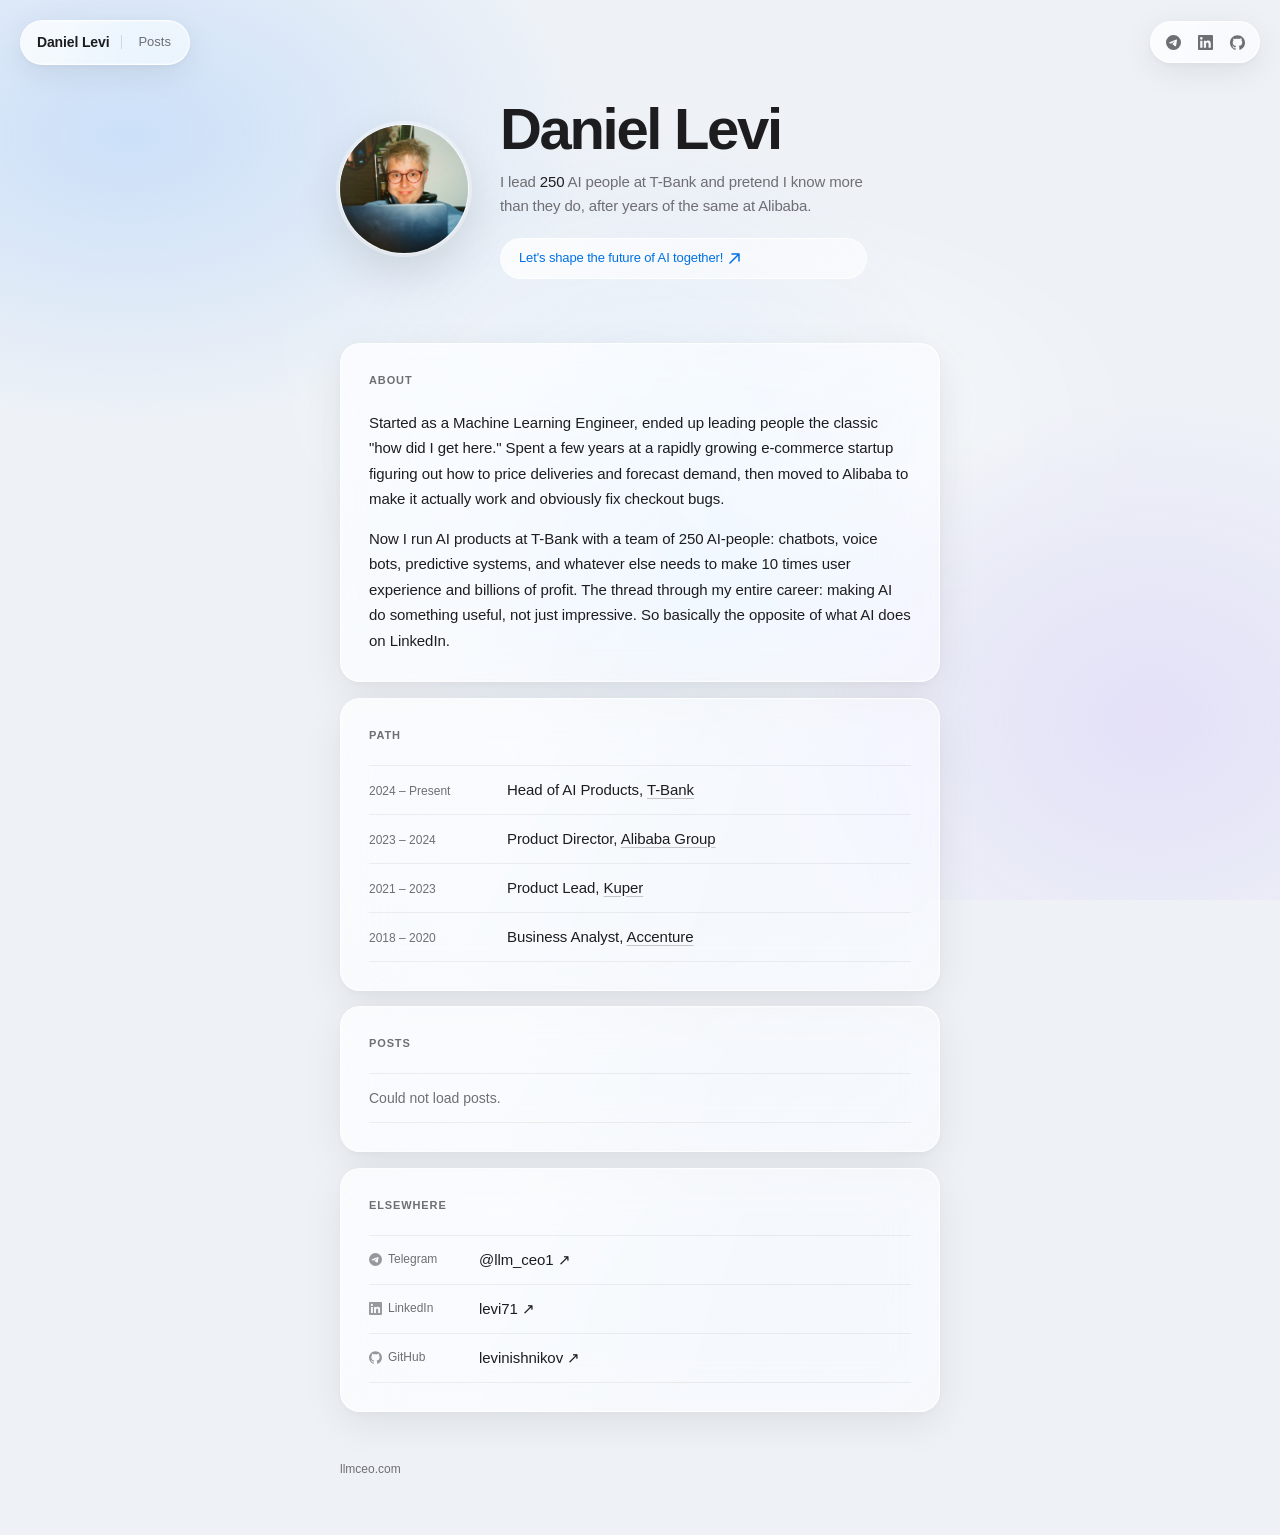
==== commit a2616a97: "Update domain to llmceo.com" ====
--- a/index.html
+++ b/index.html
@@ -114,7 +114,7 @@
   </main>
 
   <footer class="footer">
-    <span>daniellevi.com</span>
+    <span>llmceo.com</span>
   </footer>
 
   <script>
--- a/styles.css
+++ b/styles.css
@@ -891,6 +891,23 @@
   animation: fadeUp 0.7s ease 0.05s both;
 }
 
+.post-back {
+  display: inline-flex;
+  align-items: center;
+  gap: 5px;
+  font-size: 12px;
+  font-weight: 500;
+  color: var(--muted);
+  text-decoration: none;
+  letter-spacing: 0.02em;
+  margin-bottom: 24px;
+  transition: color 0.15s;
+}
+
+.post-back:hover {
+  color: var(--text);
+}
+
 .post-date {
   display: block;
   font-size: 12px;
@@ -908,6 +925,56 @@
   letter-spacing: -0.03em;
   color: var(--text);
   margin: 0;
+}
+
+/* POST FOOTER */
+
+.post-footer {
+  margin-top: 12px;
+  padding: 24px 32px;
+  border-radius: 20px;
+  padding-bottom: 24px;
+}
+
+.post-footer-label {
+  font-size: 11px;
+  font-weight: 600;
+  letter-spacing: 0.08em;
+  text-transform: uppercase;
+  color: var(--muted);
+  margin-bottom: 4px;
+}
+
+.post-more-list {
+  margin-bottom: 0;
+}
+
+.post-tg-inline {
+  margin-top: 24px;
+}
+
+.post-tg-inline hr {
+  border: none;
+  border-top: 1px solid rgba(0, 0, 0, 0.08);
+  margin-bottom: 16px;
+}
+
+.post-tg-inline span {
+  font-size: 14px;
+  color: var(--muted);
+}
+
+.post-tg-inline a {
+  font-size: 14px;
+  color: var(--muted);
+  text-decoration: none;
+  border-bottom: 1px solid rgba(0, 0, 0, 0.2);
+  transition: color 0.15s, border-color 0.15s;
+}
+
+.post-tg-inline a:hover {
+  color: var(--text);
+  border-color: var(--text);
 }
 
 .post-body {
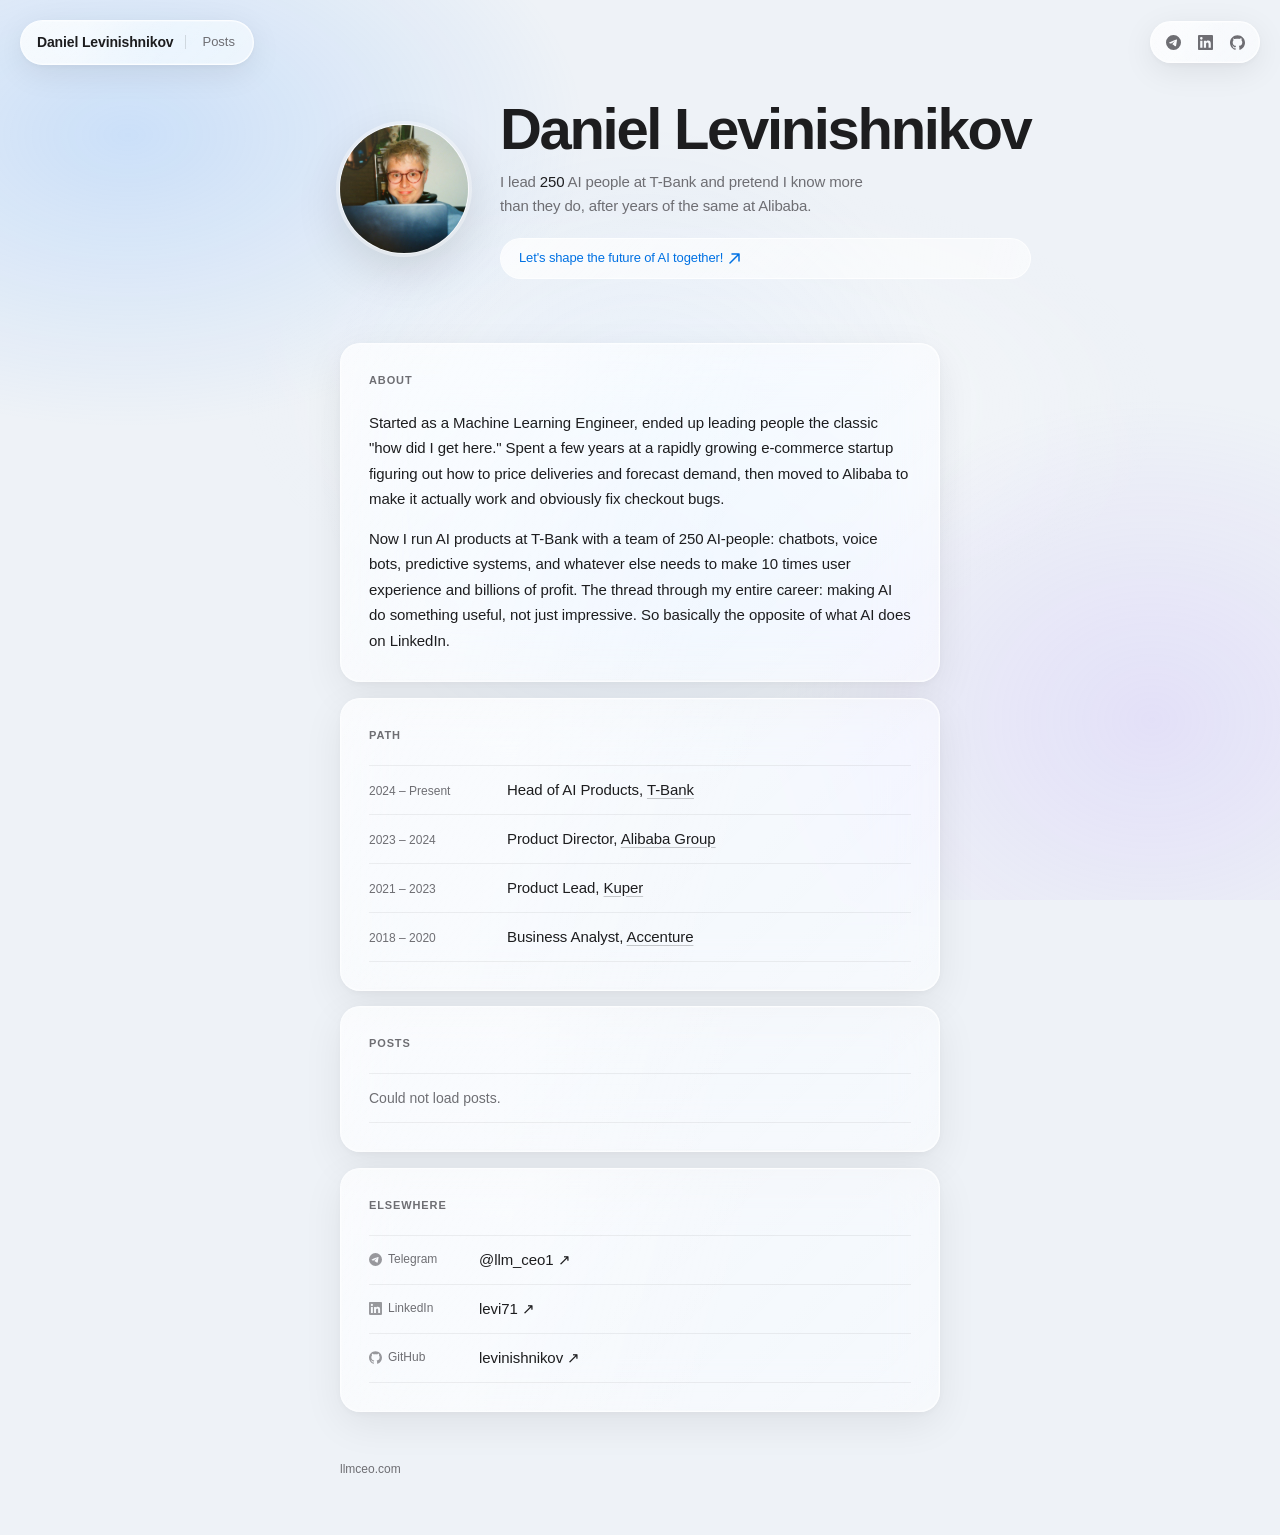
==== commit e4605def: "Rename Daniel Levi to Daniel Levinishnikov everywhere" ====
--- a/index.html
+++ b/index.html
@@ -3,14 +3,15 @@
 <head>
   <meta charset="UTF-8" />
   <meta name="viewport" content="width=device-width, initial-scale=1.0" />
-  <title>Daniel Levi</title>
+  <title>Daniel Levinishnikov</title>
+  <link rel="icon" href="favicon.svg" type="image/svg+xml" />
   <link rel="stylesheet" href="styles.css" />
 </head>
 <body>
 
   <nav class="nav">
     <div class="nav-pill nav-pill-left">
-      <a href="/" class="nav-brand">Daniel Levi</a>
+      <a href="/" class="nav-brand">Daniel Levinishnikov</a>
       <span class="nav-sep"></span>
       <a href="/posts.html" class="nav-link">Posts</a>
     </div>
@@ -34,10 +35,10 @@
     <section class="hero">
       <div class="hero-body">
         <div class="avatar">
-          <img src="2026-05-27 18.55.52.jpg" alt="Daniel Levi" />
+          <img src="2026-05-27 18.55.52.jpg" alt="Daniel Levinishnikov" />
         </div>
         <div class="hero-text">
-          <h1><span class="word">Daniel Levi</span></h1>
+          <h1><span class="word">Daniel Levinishnikov</span></h1>
           <p class="hero-sub">I lead <span class="counter" data-target="250">0</span> AI people at T-Bank and pretend I know more than they do, after years of the same at Alibaba.</p>
           <a class="hero-cta" href="https://t.me/llm_ceo1" target="_blank" rel="noopener noreferrer">
             <span>Let's shape the future of AI together!</span>
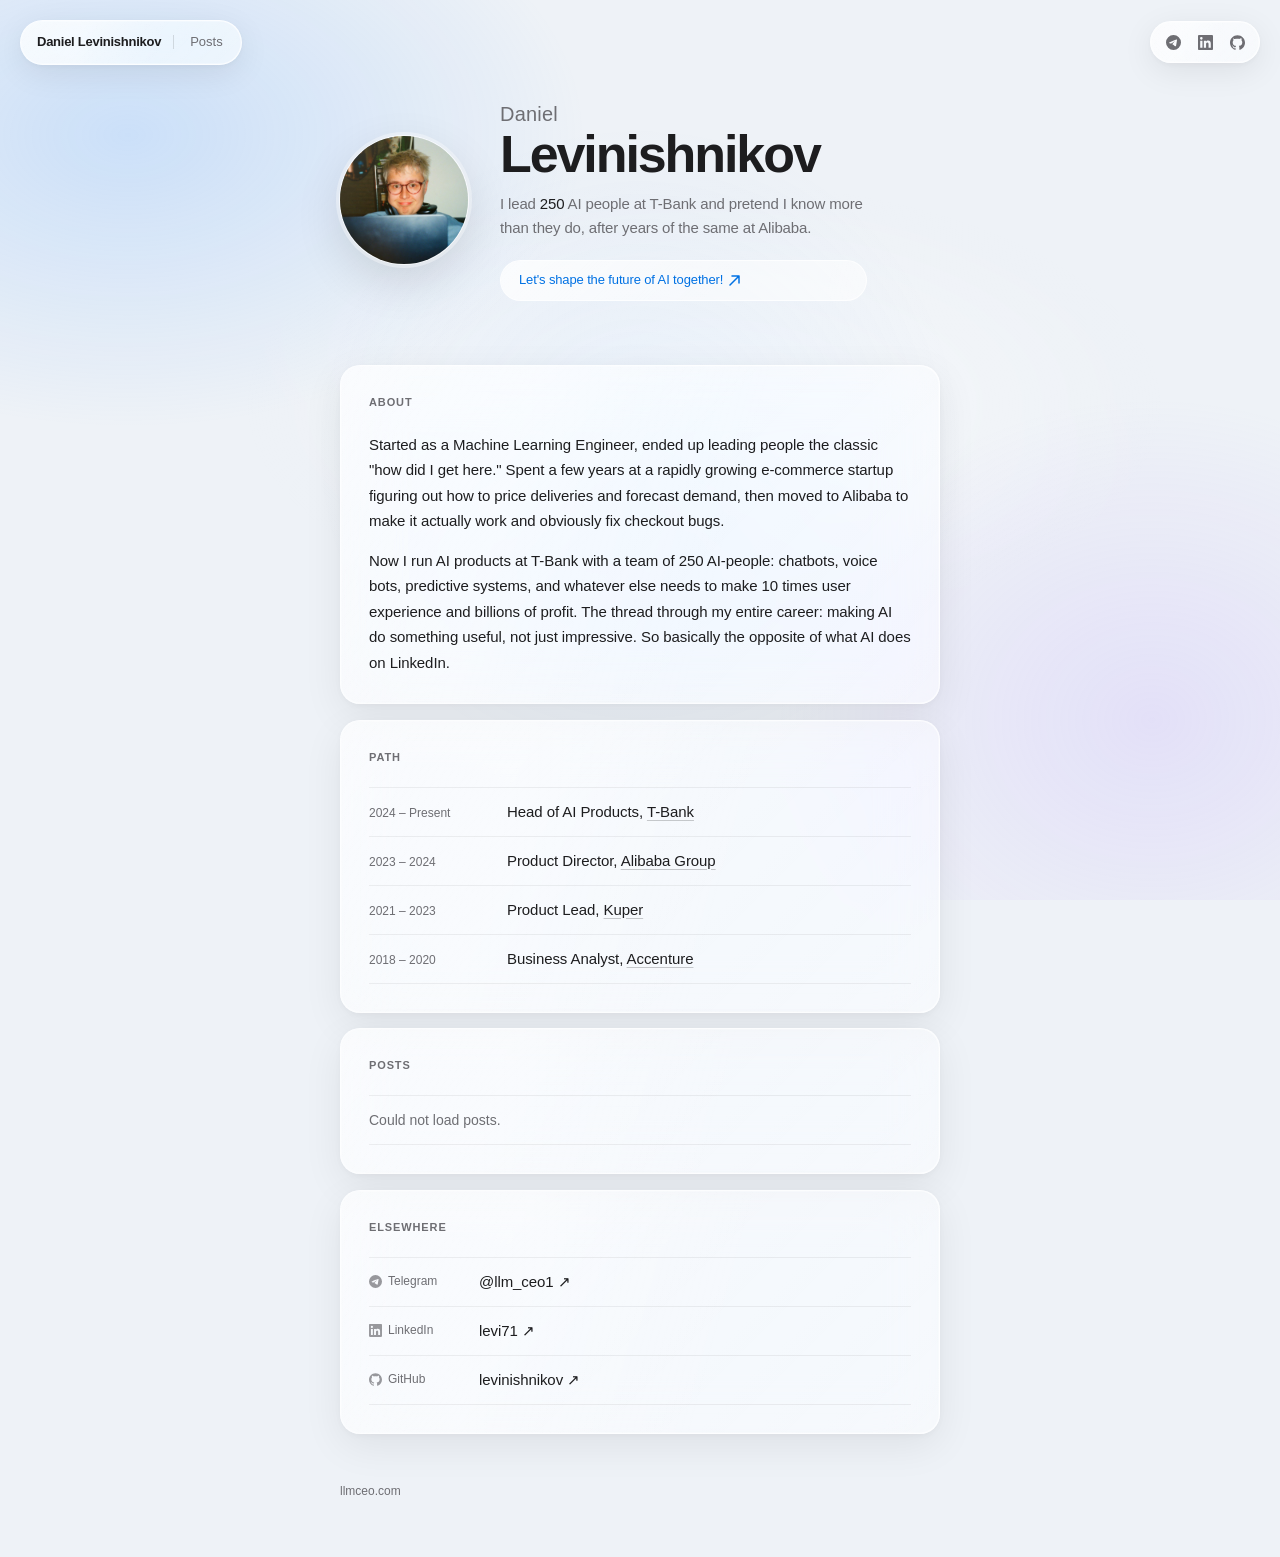
==== commit 12dd7b89: "Fix hero layout for long surname: two-line name, smaller nav brand" ====
--- a/index.html
+++ b/index.html
@@ -38,7 +38,7 @@
           <img src="2026-05-27 18.55.52.jpg" alt="Daniel Levinishnikov" />
         </div>
         <div class="hero-text">
-          <h1><span class="word">Daniel Levinishnikov</span></h1>
+          <h1><span class="name-first">Daniel</span><span class="name-last">Levinishnikov</span></h1>
           <p class="hero-sub">I lead <span class="counter" data-target="250">0</span> AI people at T-Bank and pretend I know more than they do, after years of the same at Alibaba.</p>
           <a class="hero-cta" href="https://t.me/llm_ceo1" target="_blank" rel="noopener noreferrer">
             <span>Let's shape the future of AI together!</span>
--- a/styles.css
+++ b/styles.css
@@ -216,11 +216,11 @@
 }
 
 .nav-brand {
-  font-size: 14px;
+  font-size: 13px;
   font-weight: 600;
   color: var(--text);
   text-decoration: none;
-  letter-spacing: -0.01em;
+  letter-spacing: -0.02em;
   padding: 4px 6px 4px 2px;
   transition: opacity 0.15s;
 }
@@ -339,18 +339,27 @@
 }
 
 .hero h1 {
-  font-size: clamp(36px, 6.5vw, 58px);
+  display: flex;
+  flex-direction: column;
+  gap: 0;
+  margin-bottom: 12px;
+  animation: fadeUp 0.7s ease 0.1s both;
+}
+
+.name-first {
+  font-size: clamp(14px, 2vw, 20px);
+  font-weight: 400;
+  letter-spacing: 0.01em;
+  color: var(--muted);
+  line-height: 1.4;
+}
+
+.name-last {
+  font-size: clamp(32px, 6vw, 52px);
   font-weight: 700;
+  letter-spacing: -0.04em;
   line-height: 1.0;
-  letter-spacing: -0.04em;
-  color: var(--text);
-  margin-bottom: 12px;
-  white-space: nowrap;
-}
-
-.hero h1 .word {
-  display: inline-block;
-  animation: fadeUp 0.7s ease 0.1s both;
+  color: var(--text);
 }
 
 .hero-sub {
